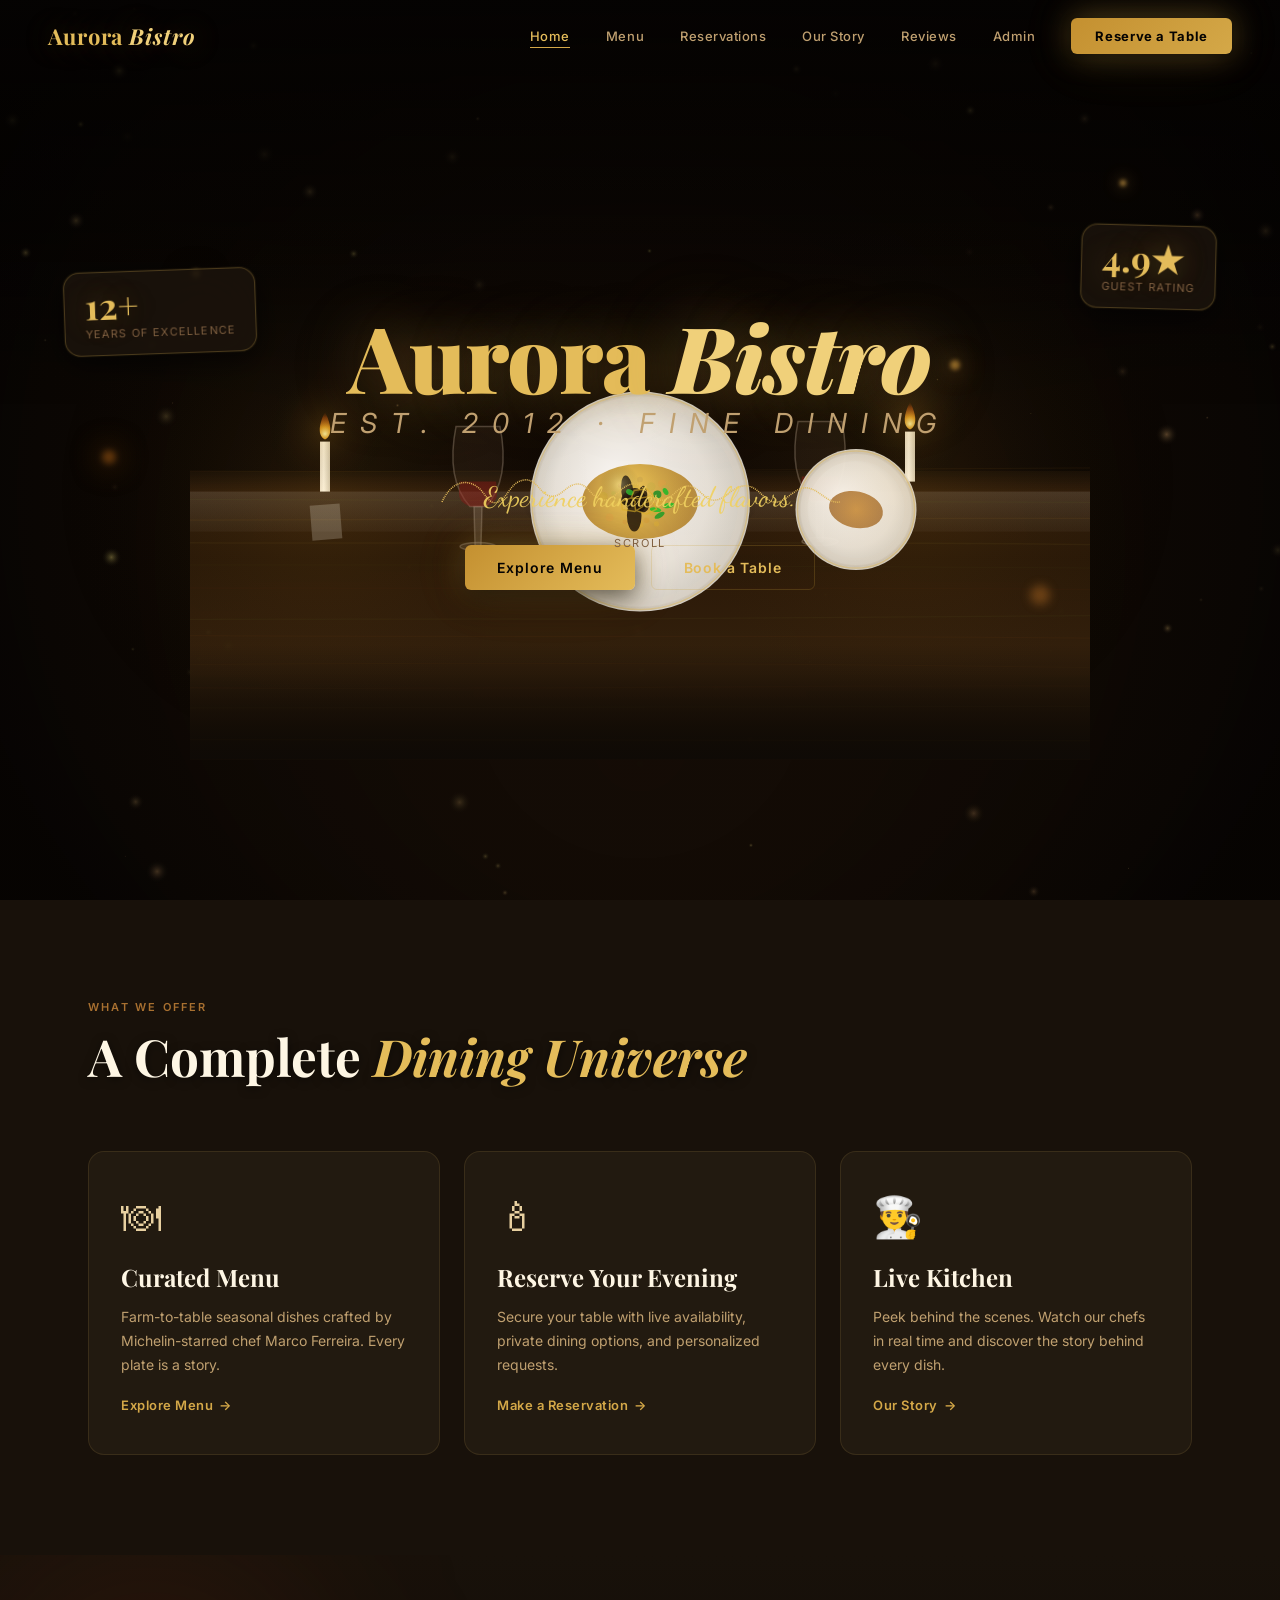
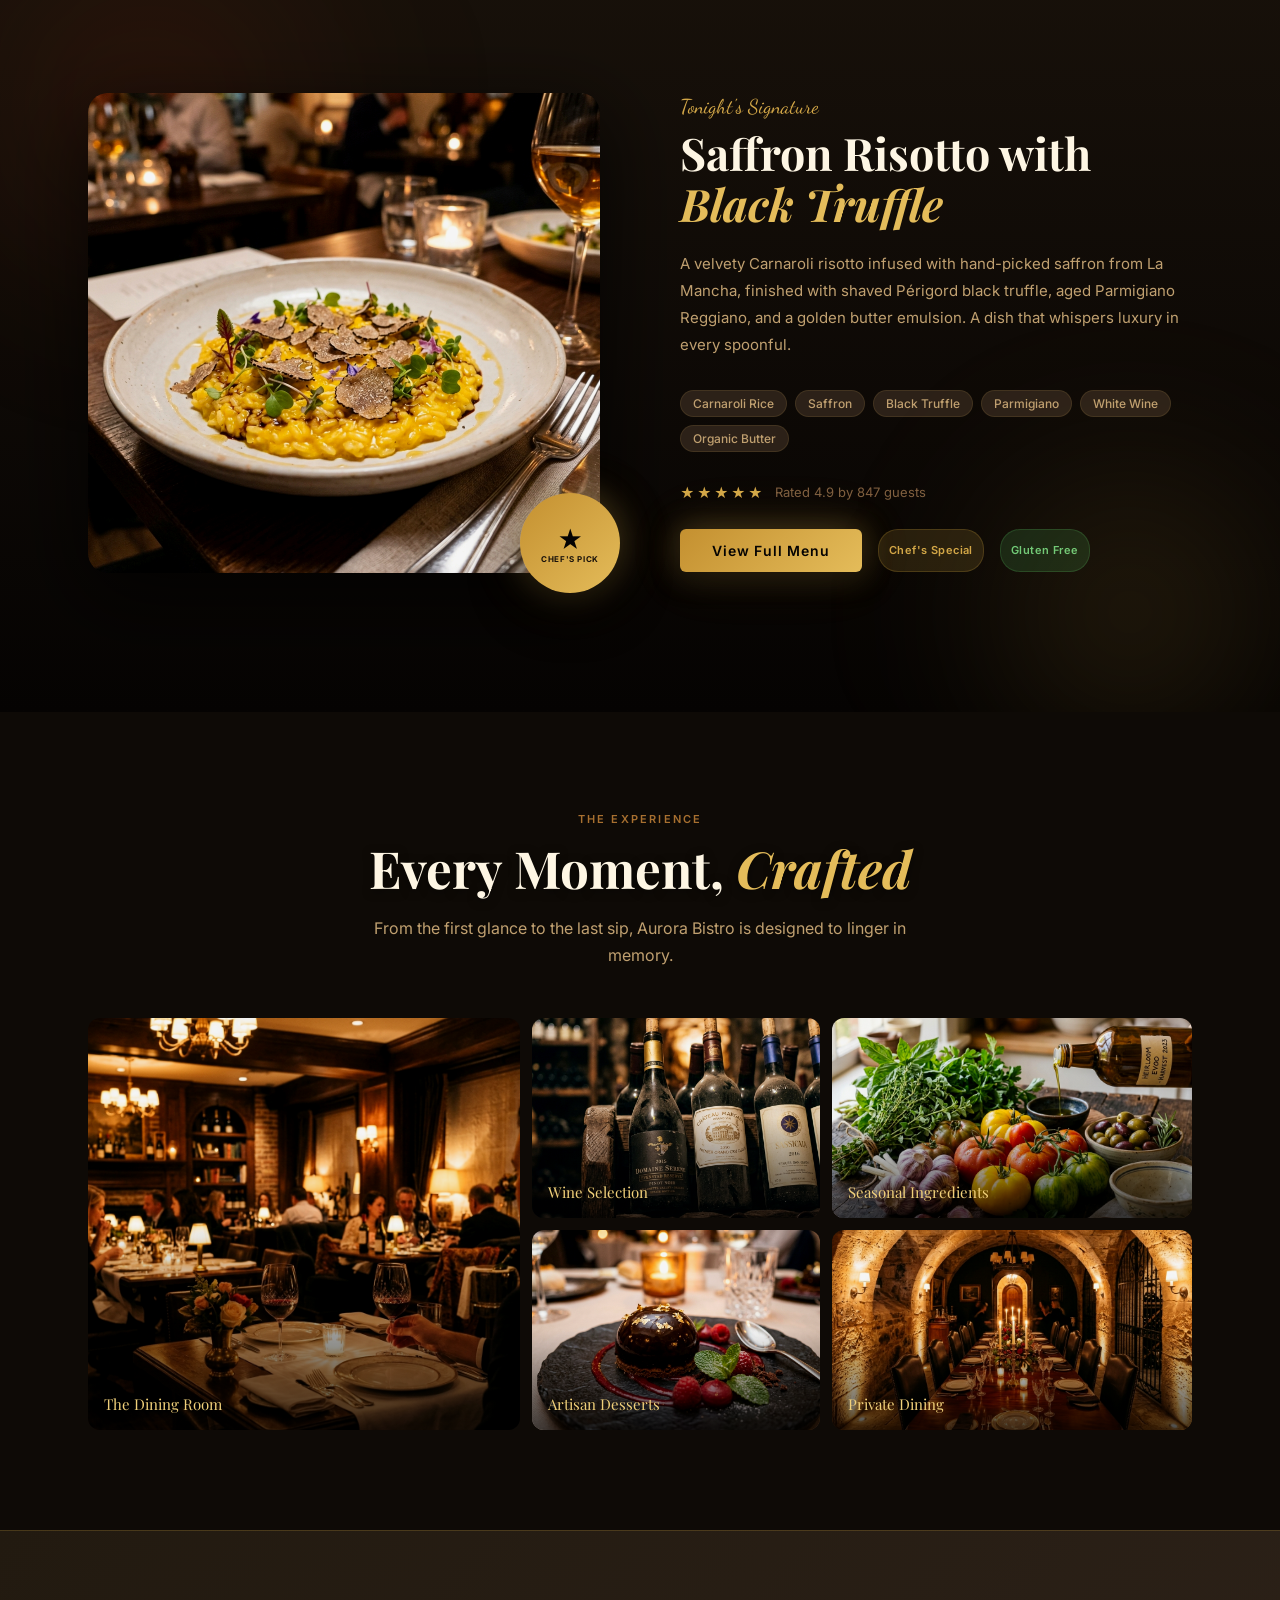
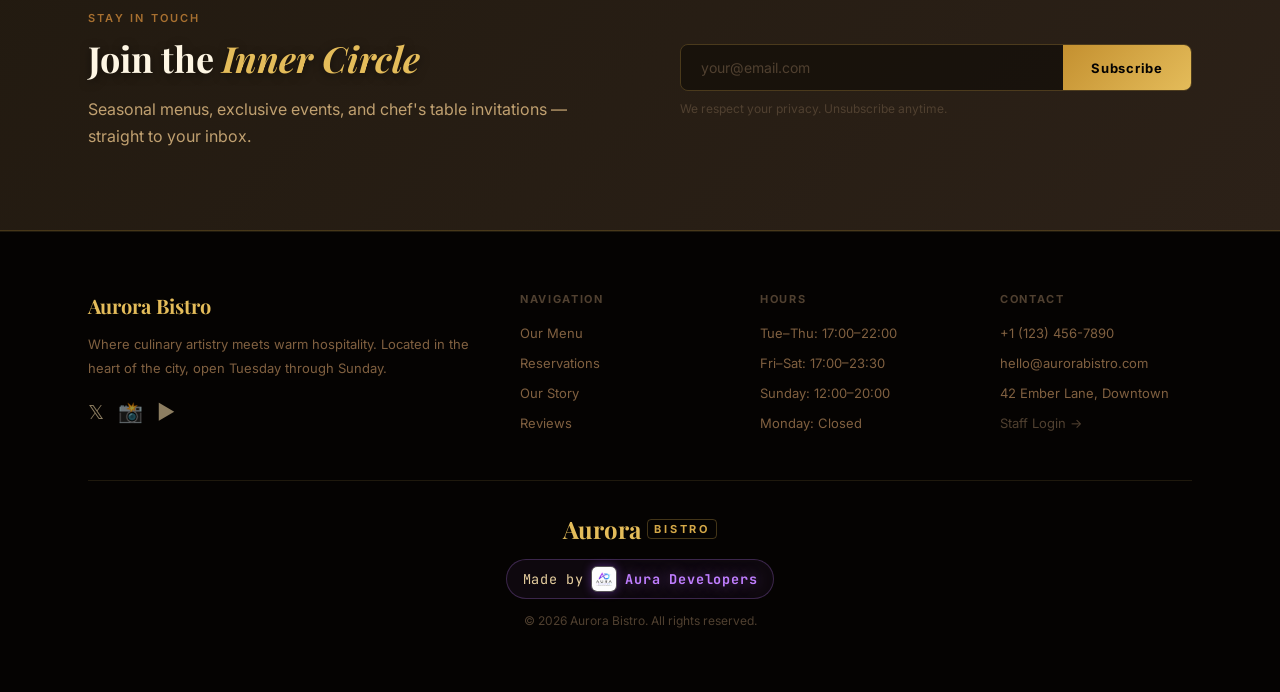
==== index.html @ dae4acaf "Update footer with compact inline tagline badge and clear logo right next to Aura Developers" ====
<!DOCTYPE html>
<html lang="en">
<head>
<meta charset="UTF-8"/>
<meta name="viewport" content="width=device-width,initial-scale=1.0"/>
<title>Aurora Bistro — Experience Handcrafted Flavors</title>
<meta name="description" content="Aurora Bistro — A modern upscale dining experience with handcrafted flavors and a warm, cinematic atmosphere."/>
<link rel="stylesheet" href="css/aurora.css"/>
<style>
/* ── HERO ─────────────────────────────────────────────── */
#hero{
  position:relative;width:100%;height:100vh;
  display:flex;align-items:center;justify-content:center;
  overflow:hidden;
}
#bokeh-canvas{position:absolute;inset:0;width:100%;height:100%;z-index:0;}
.hero-scene{position:absolute;inset:0;z-index:1;}

/* Table Scene Layers */
.scene-layer{position:absolute;will-change:transform;transition:transform 0.08s ease-out;}
#scene-bg{
  inset:0;
  background:radial-gradient(ellipse 120% 80% at 50% 110%,#1a0e06 0%,#0a0604 60%,#05030200 100%);
}
#scene-glow{
  bottom:0;left:0;right:0;height:55%;
  background:radial-gradient(ellipse 70% 60% at 50% 100%, rgba(180,100,20,0.18) 0%, transparent 70%);
}

/* Table canvas */
#table-canvas{position:absolute;inset:0;width:100%;height:100%;z-index:2;}

/* Steam */
.steam-wrap{position:absolute;bottom:28%;left:50%;transform:translateX(-50%);z-index:3;width:120px;height:120px;}
.steam-strand{
  position:absolute;bottom:0;width:12px;border-radius:50%;
  filter:blur(4px);opacity:0;
  animation:steam 3s ease-in-out infinite;
  background:radial-gradient(ellipse,rgba(255,240,200,0.7),transparent);
}
.steam-strand:nth-child(1){left:20px;animation-delay:0s;width:10px;}
.steam-strand:nth-child(2){left:50%;transform:translateX(-50%);animation-delay:0.7s;width:14px;}
.steam-strand:nth-child(3){right:20px;animation-delay:1.4s;width:10px;}

/* Bokeh lights floating */
.bokeh-float{
  position:absolute;border-radius:50%;pointer-events:none;z-index:2;
  filter:blur(2px);animation:float var(--dur,5s) ease-in-out infinite;animation-delay:var(--del,0s);
}

/* Hero content */
.hero-content{
  position:relative;z-index:10;text-align:center;
  display:flex;flex-direction:column;align-items:center;gap:24px;
  padding:0 24px;
}
.hero-tagline-wrap{
  position:relative;height:60px;display:flex;align-items:center;justify-content:center;
}
.hero-tagline-svg{width:420px;max-width:90vw;overflow:visible;}
.hero-tagline-path{
  fill:none;stroke:var(--gold-300);stroke-width:1.5;
  stroke-dasharray:1;stroke-dashoffset:1;
  animation:drawPath 2.5s var(--ease-cinema) 1.2s forwards;
}

/* Logo animation */
.hero-logo{
  font-family:var(--font-serif);font-size:clamp(52px,8vw,92px);font-weight:900;
  color:var(--gold-300);letter-spacing:-0.01em;
  opacity:0;animation:fadeUp 1s var(--ease) 0.2s forwards;
  text-shadow:0 0 60px rgba(212,168,72,0.4),0 0 120px rgba(212,168,72,0.15);
  line-height:1;
}
.hero-logo span{font-style:italic;color:var(--gold-200);}
.hero-logo .sub{
  display:block;font-size:0.3em;letter-spacing:0.5em;font-weight:400;
  color:var(--text-mid);font-family:var(--font-sans);text-transform:uppercase;
  margin-top:8px;text-shadow:none;
}

/* Tagline text */
.hero-tag{
  font-family:var(--font-script);font-size:clamp(22px,3vw,34px);
  color:var(--gold-200);opacity:0;
  animation:fadeIn 1s var(--ease) 2.8s forwards;
  letter-spacing:0.02em;
}

/* Buttons */
.hero-btns{display:flex;gap:16px;flex-wrap:wrap;justify-content:center;
  opacity:0;animation:fadeUp 0.8s var(--ease) 3.3s forwards;}
.hero-scroll{
  position:absolute;bottom:32px;left:50%;transform:translateX(-50%);
  z-index:10;display:flex;flex-direction:column;align-items:center;gap:8px;
  color:var(--text-dim);font-size:11px;letter-spacing:0.15em;text-transform:uppercase;
  animation:fadeIn 1s 4s forwards;opacity:0;
}
.scroll-line{
  width:1px;height:48px;background:linear-gradient(to bottom,transparent,var(--gold-600));
  animation:growH 1.5s var(--ease) 4.2s forwards;height:0;
}

/* ── FLOATING STATS ──────────────────────────────────── */
.hero-stat{
  position:absolute;z-index:8;padding:14px 20px;
  animation:fadeIn 1s ease forwards;opacity:0;
}
#stat1{top:30%;left:5%;animation-delay:3.5s;transform:rotate(-2deg);}
#stat2{top:25%;right:5%;animation-delay:3.7s;transform:rotate(1.5deg);}
.stat-num{
  font-family:var(--font-serif);font-size:36px;font-weight:700;color:var(--gold-300);
  line-height:1;text-shadow:var(--glow-gold);
}
.stat-lbl{font-size:11px;color:var(--text-dim);letter-spacing:0.1em;text-transform:uppercase;margin-top:4px;}

/* ── SECTIONS ────────────────────────────────────────── */
#features{padding:100px 0;background:var(--bg-dark);}
.features-grid{display:grid;grid-template-columns:repeat(3,1fr);gap:24px;margin-top:64px;}
.feature-card{
  padding:40px 32px;border-radius:16px;cursor:pointer;
  background:var(--bg-card);border:1px solid var(--border-warm);
  transition:all 0.4s var(--ease);position:relative;overflow:hidden;
}
.feature-card::before{
  content:'';position:absolute;inset:0;opacity:0;
  background:linear-gradient(135deg,rgba(212,168,72,0.08),transparent 60%);
  transition:opacity 0.4s;
}
.feature-card:hover{transform:translateY(-8px);border-color:var(--border-gold);box-shadow:var(--shadow-xl),var(--glow-soft);}
.feature-card:hover::before{opacity:1;}
.feature-icon{font-size:40px;margin-bottom:20px;display:block;}
.feature-title{font-family:var(--font-serif);font-size:24px;font-weight:700;color:var(--text-bright);margin-bottom:12px;}
.feature-desc{font-size:14px;color:var(--text-mid);line-height:1.7;}
.feature-link{
  display:inline-flex;align-items:center;gap:6px;margin-top:20px;
  font-size:13px;font-weight:600;color:var(--gold-400);letter-spacing:0.04em;
  transition:gap 0.2s;
}
.feature-link:hover{gap:10px;}

/* ── SIGNATURE DISH ──────────────────────────────────── */
#signature{
  padding:120px 0;
  background:linear-gradient(180deg,var(--bg-dark) 0%,var(--bg-void) 100%);
  position:relative;overflow:hidden;
}
.sig-inner{display:grid;grid-template-columns:1fr 1fr;gap:80px;align-items:center;}
.sig-visual{position:relative;height:480px;}
#dish-canvas{width:100%;height:100%;border-radius:20px;box-shadow:var(--shadow-xl);}
.sig-badge{
  position:absolute;bottom:-20px;right:-20px;
  width:100px;height:100px;border-radius:50%;
  background:linear-gradient(135deg,var(--gold-500),var(--gold-300));
  display:flex;flex-direction:column;align-items:center;justify-content:center;
  box-shadow:var(--shadow-lg),var(--glow-gold);
  animation:float 4s ease-in-out infinite;
}
.sig-badge-num{font-family:var(--font-serif);font-size:24px;font-weight:900;color:var(--bg-void);}
.sig-badge-lbl{font-size:8px;font-weight:700;color:var(--bg-dark);letter-spacing:0.08em;text-transform:uppercase;}
.sig-text{padding:20px 0;}
.sig-subtitle{font-family:var(--font-script);font-size:20px;color:var(--gold-400);margin-bottom:8px;}
.sig-title{font-family:var(--font-serif);font-size:clamp(32px,3.5vw,48px);font-weight:700;color:var(--text-bright);margin-bottom:20px;line-height:1.15;}
.sig-title em{font-style:italic;color:var(--gold-300);}
.sig-desc{font-size:15px;color:var(--text-mid);line-height:1.8;margin-bottom:32px;}
.sig-ingredients{display:flex;flex-wrap:wrap;gap:8px;margin-bottom:32px;}
.ingredient{
  padding:5px 12px;border-radius:20px;font-size:12px;font-weight:500;
  background:var(--bg-surface);border:1px solid var(--border-warm);color:var(--text-mid);
}

/* ── ATMOSPHERE ──────────────────────────────────────── */
#atmosphere{
  padding:100px 0;background:var(--bg-deep);
}
.atmo-grid{display:grid;grid-template-columns:1.2fr 0.8fr 1fr;grid-template-rows:200px 200px;gap:12px;margin-top:64px;}
.atmo-cell{border-radius:12px;overflow:hidden;position:relative;cursor:pointer;}
.atmo-cell.tall{grid-row:span 2;}
.atmo-cell canvas{width:100%;height:100%;display:block;transition:transform 0.5s var(--ease);}
.atmo-cell:hover canvas{transform:scale(1.04);}
.atmo-overlay{
  position:absolute;inset:0;background:linear-gradient(to top,rgba(0,0,0,0.7) 0%,transparent 50%);
  display:flex;align-items:flex-end;padding:16px;
}
.atmo-label{font-family:var(--font-serif);font-size:15px;color:var(--gold-200);}

/* ── NEWSLETTER ──────────────────────────────────────── */
#newsletter{
  padding:80px 0;
  background:linear-gradient(135deg,var(--bg-card),var(--bg-surface));
  border-top:1px solid var(--border-gold);border-bottom:1px solid var(--border-gold);
}
.nl-inner{display:grid;grid-template-columns:1fr 1fr;gap:80px;align-items:center;}
.nl-form{display:flex;gap:0;border-radius:8px;overflow:hidden;border:1px solid var(--border-gold);}
.nl-input{
  flex:1;padding:14px 20px;background:rgba(14,10,6,0.6);border:none;outline:none;
  font-size:14px;color:var(--text-warm);font-family:var(--font-sans);
}
.nl-input::placeholder{color:var(--text-muted);}
.nl-btn{
  padding:14px 28px;background:linear-gradient(135deg,var(--gold-500),var(--gold-300));
  color:var(--bg-void);font-size:13px;font-weight:700;letter-spacing:0.06em;white-space:nowrap;
  transition:filter 0.2s;
}
.nl-btn:hover{filter:brightness(1.1);}

/* ── FOOTER ──────────────────────────────────────────── */
#footer{
  padding:60px 0 32px;
  background:var(--bg-void);border-top:1px solid var(--border-warm);
}
.footer-grid{display:grid;grid-template-columns:2fr 1fr 1fr 1fr;gap:48px;margin-bottom:48px;}
.footer-brand{font-family:var(--font-serif);font-size:20px;font-weight:700;color:var(--gold-300);margin-bottom:14px;}
.footer-desc{font-size:13px;color:var(--text-dim);line-height:1.8;}
.footer-heading{font-size:11px;font-weight:700;letter-spacing:0.15em;text-transform:uppercase;color:var(--text-muted);margin-bottom:16px;}
.footer-links{list-style:none;display:flex;flex-direction:column;gap:10px;}
.footer-links a{font-size:13px;color:var(--text-dim);transition:color 0.2s;}
.footer-links a:hover{color:var(--gold-400);}
.footer-bottom{
  border-top:1px solid var(--border-warm);padding-top:24px;
  display:flex;justify-content:space-between;align-items:center;
  font-size:12px;color:var(--text-muted);
}

@media(max-width:900px){
  .features-grid,.sig-inner,.nl-inner,.footer-grid{grid-template-columns:1fr;}
  .sig-visual{height:320px;}
  .atmo-grid{grid-template-columns:1fr 1fr;grid-template-rows:auto;}
  .atmo-cell.tall{grid-row:span 1;}
  #stat1,#stat2{display:none;}
}
</style>
</head>
<body>

<!-- NAVIGATION -->
<nav id="aurora-nav">
  <a href="index.html" class="nav-logo">Aurora <span>Bistro</span></a>
  <div class="nav-links">
    <a href="index.html"        class="nav-link">Home</a>
    <a href="menu.html"         class="nav-link">Menu</a>
    <a href="reservations.html" class="nav-link">Reservations</a>
    <a href="kitchen.html"      class="nav-link">Our Story</a>
    <a href="reviews.html"      class="nav-link">Reviews</a>
    <a href="admin.html"        class="nav-link">Admin</a>
  </div>
  <a href="reservations.html" class="nav-cta btn-liquid">Reserve a Table</a>
  <div class="nav-hamburger" id="hamburger"><span></span><span></span><span></span></div>
</nav>

<!-- HERO -->
<section id="hero">
  <canvas id="bokeh-canvas"></canvas>
  <canvas id="table-canvas"></canvas>

  <!-- Steam -->
  <div class="steam-wrap" id="steam-wrap">
    <div class="steam-strand"></div>
    <div class="steam-strand"></div>
    <div class="steam-strand"></div>
  </div>

  <!-- Floating bokeh orbs -->
  <div class="bokeh-float glass" style="--dur:6s;--del:0s;width:8px;height:8px;top:30%;left:15%;background:rgba(212,168,72,0.6);box-shadow:0 0 20px rgba(212,168,72,0.8);"></div>
  <div class="bokeh-float" style="--dur:8s;--del:1s;width:14px;height:14px;top:50%;left:8%;background:rgba(180,100,20,0.5);border-radius:50%;filter:blur(3px);box-shadow:0 0 30px rgba(180,100,20,0.7);"></div>
  <div class="bokeh-float" style="--dur:7s;--del:2s;width:6px;height:6px;top:20%;right:12%;background:rgba(240,180,80,0.7);border-radius:50%;box-shadow:0 0 16px rgba(240,180,80,0.8);"></div>
  <div class="bokeh-float" style="--dur:9s;--del:0.5s;width:20px;height:20px;top:65%;right:18%;background:rgba(200,120,40,0.4);border-radius:50%;filter:blur(5px);"></div>
  <div class="bokeh-float" style="--dur:5s;--del:1.8s;width:10px;height:10px;top:40%;right:25%;background:rgba(220,160,60,0.6);border-radius:50%;box-shadow:0 0 24px rgba(220,160,60,0.7);"></div>

  <!-- Floating stats -->
  <div class="hero-stat glass" id="stat1">
    <div class="stat-num">12+</div>
    <div class="stat-lbl">Years of Excellence</div>
  </div>
  <div class="hero-stat glass" id="stat2">
    <div class="stat-num">4.9★</div>
    <div class="stat-lbl">Guest Rating</div>
  </div>

  <!-- Content -->
  <div class="hero-content">
    <div class="hero-logo">Aurora <span>Bistro</span><span class="sub">Est. 2012 · Fine Dining</span></div>

    <!-- Handwriting SVG tagline -->
    <div class="hero-tagline-wrap">
      <svg class="hero-tagline-svg" viewBox="0 0 420 54" fill="none" xmlns="http://www.w3.org/2000/svg">
        <path class="hero-tagline-path" d="M12,38 C20,20 34,14 46,22 C56,28 58,42 68,38 C78,34 80,18 94,16 C106,14 110,30 120,32 C132,34 136,20 148,20 C158,20 162,34 172,36 C184,38 190,22 202,20 C214,18 218,34 230,36 C242,38 246,22 258,22 C270,22 274,38 286,36 C298,34 304,20 318,22 C330,24 336,40 348,38 C358,36 366,22 378,24 C390,26 398,40 410,38"/>
        <text x="50%" y="42" text-anchor="middle" font-family="Dancing Script, cursive" font-size="28" fill="rgba(240,208,96,0.92)" opacity="0" style="animation:fadeIn 0.6s ease 3.6s forwards">Experience handcrafted flavors.</text>
      </svg>
    </div>

    <div class="hero-btns">
      <a href="menu.html" class="btn btn-primary btn-liquid">Explore Menu</a>
      <a href="reservations.html" class="btn btn-ghost btn-liquid">Book a Table</a>
    </div>

    <div class="hero-scroll">
      <span>Scroll</span>
      <div class="scroll-line"></div>
    </div>
  </div>
</section>

<!-- FEATURE CARDS -->
<section id="features">
  <div class="container">
    <div class="reveal">
      <div class="section-label">What We Offer</div>
      <h2 class="section-title">A Complete <em>Dining Universe</em></h2>
    </div>
    <div class="features-grid">
      <a href="menu.html" class="feature-card reveal" data-delay="100">
        <span class="feature-icon">🍽</span>
        <div class="feature-title">Curated Menu</div>
        <p class="feature-desc">Farm-to-table seasonal dishes crafted by Michelin-starred chef Marco Ferreira. Every plate is a story.</p>
        <div class="feature-link">Explore Menu <span>→</span></div>
      </a>
      <a href="reservations.html" class="feature-card reveal" data-delay="200">
        <span class="feature-icon">🕯</span>
        <div class="feature-title">Reserve Your Evening</div>
        <p class="feature-desc">Secure your table with live availability, private dining options, and personalized requests.</p>
        <div class="feature-link">Make a Reservation <span>→</span></div>
      </a>
      <a href="kitchen.html" class="feature-card reveal" data-delay="300">
        <span class="feature-icon">👨‍🍳</span>
        <div class="feature-title">Live Kitchen</div>
        <p class="feature-desc">Peek behind the scenes. Watch our chefs in real time and discover the story behind every dish.</p>
        <div class="feature-link">Our Story <span>→</span></div>
      </a>
    </div>
  </div>
</section>

<!-- SIGNATURE DISH -->
<section id="signature">
  <div class="orb orb-ember" style="width:500px;height:500px;top:-100px;left:-100px;"></div>
  <div class="orb orb-gold" style="width:400px;height:400px;bottom:-100px;right:-50px;"></div>
  <div class="container">
    <div class="sig-inner">
      <div class="sig-visual reveal from-left">
        <img src="images/saffron_risotto.png" alt="Saffron Risotto" id="dish-img-static" style="width:100%; height:100%; object-fit:cover; border-radius:20px; box-shadow:var(--shadow-xl);"/>
        <div class="sig-badge">
          <div class="sig-badge-num">★</div>
          <div class="sig-badge-lbl">Chef's Pick</div>
        </div>
      </div>
      <div class="sig-text reveal from-right">
        <div class="sig-subtitle">Tonight's Signature</div>
        <h2 class="sig-title">Saffron Risotto with <em>Black Truffle</em></h2>
        <p class="sig-desc">A velvety Carnaroli risotto infused with hand-picked saffron from La Mancha, finished with shaved Périgord black truffle, aged Parmigiano Reggiano, and a golden butter emulsion. A dish that whispers luxury in every spoonful.</p>
        <div class="sig-ingredients">
          <span class="ingredient">Carnaroli Rice</span>
          <span class="ingredient">Saffron</span>
          <span class="ingredient">Black Truffle</span>
          <span class="ingredient">Parmigiano</span>
          <span class="ingredient">White Wine</span>
          <span class="ingredient">Organic Butter</span>
        </div>
        <div style="display:flex;align-items:center;gap:12px;margin-bottom:28px;">
          <div class="stars" id="sig-stars"></div>
          <span style="font-size:13px;color:var(--text-dim)">Rated 4.9 by 847 guests</span>
        </div>
        <div style="display:flex;gap:16px;flex-wrap:wrap;">
          <a href="menu.html" class="btn btn-primary btn-liquid">View Full Menu</a>
          <span class="tag tag-chef">Chef's Special</span>
          <span class="tag tag-vegan">Gluten Free</span>
        </div>
      </div>
    </div>
  </div>
</section>

<!-- ATMOSPHERE GALLERY -->
<section id="atmosphere">
  <div class="container">
    <div class="reveal" style="text-align:center;">
      <div class="section-label">The Experience</div>
      <h2 class="section-title">Every Moment, <em>Crafted</em></h2>
      <p class="section-sub" style="margin:0 auto;text-align:center;">From the first glance to the last sip, Aurora Bistro is designed to linger in memory.</p>
    </div>
    <div class="atmo-grid reveal" style="margin-top:48px" data-delay="200">
      <div class="atmo-cell tall"><img src="images/dining_room.png" alt="The Dining Room" style="width:100%; height:100%; object-fit:cover;"/><div class="atmo-overlay"><div class="atmo-label">The Dining Room</div></div></div>
      <div class="atmo-cell"><img src="images/wine_bottles.png" alt="Wine Selection" style="width:100%; height:100%; object-fit:cover;"/><div class="atmo-overlay"><div class="atmo-label">Wine Selection</div></div></div>
      <div class="atmo-cell"><img src="images/seasonal_ingredients.png" alt="Seasonal Ingredients" style="width:100%; height:100%; object-fit:cover;"/><div class="atmo-overlay"><div class="atmo-label">Seasonal Ingredients</div></div></div>
      <div class="atmo-cell"><img src="images/artisan_dessert.png" alt="Artisan Desserts" style="width:100%; height:100%; object-fit:cover;"/><div class="atmo-overlay"><div class="atmo-label">Artisan Desserts</div></div></div>
      <div class="atmo-cell"><img src="images/private_vault.png" alt="Private Dining" style="width:100%; height:100%; object-fit:cover;"/><div class="atmo-overlay"><div class="atmo-label">Private Dining</div></div></div>
    </div>
  </div>
</section>

<!-- NEWSLETTER -->
<section id="newsletter">
  <div class="container">
    <div class="nl-inner">
      <div class="reveal">
        <div class="section-label">Stay in Touch</div>
        <h2 class="section-title" style="font-size:36px;">Join the <em>Inner Circle</em></h2>
        <p class="section-sub">Seasonal menus, exclusive events, and chef's table invitations — straight to your inbox.</p>
      </div>
      <div class="reveal from-right" data-delay="100">
        <div class="nl-form">
          <input class="nl-input" type="email" placeholder="your@email.com" id="nl-email"/>
          <button class="nl-btn btn-liquid" onclick="nlSubmit()">Subscribe</button>
        </div>
        <p style="font-size:12px;color:var(--text-muted);margin-top:10px;">We respect your privacy. Unsubscribe anytime.</p>
      </div>
    </div>
  </div>
</section>

<!-- FOOTER -->
<footer id="footer">
  <div class="container">
    <div class="footer-grid">
      <div>
        <div class="footer-brand">Aurora Bistro</div>
        <p class="footer-desc">Where culinary artistry meets warm hospitality. Located in the heart of the city, open Tuesday through Sunday.</p>
        <div style="margin-top:20px;display:flex;gap:14px;">
          <span style="font-size:20px;cursor:pointer;opacity:0.6;transition:opacity 0.2s" onmouseover="this.style.opacity=1" onmouseout="this.style.opacity=0.6">𝕏</span>
          <span style="font-size:20px;cursor:pointer;opacity:0.6;transition:opacity 0.2s" onmouseover="this.style.opacity=1" onmouseout="this.style.opacity=0.6">📸</span>
          <span style="font-size:20px;cursor:pointer;opacity:0.6;transition:opacity 0.2s" onmouseover="this.style.opacity=1" onmouseout="this.style.opacity=0.6">▶</span>
        </div>
      </div>
      <div>
        <div class="footer-heading">Navigation</div>
        <ul class="footer-links">
          <li><a href="menu.html">Our Menu</a></li>
          <li><a href="reservations.html">Reservations</a></li>
          <li><a href="kitchen.html">Our Story</a></li>
          <li><a href="reviews.html">Reviews</a></li>
        </ul>
      </div>
      <div>
        <div class="footer-heading">Hours</div>
        <ul class="footer-links">
          <li><a href="#">Tue–Thu: 17:00–22:00</a></li>
          <li><a href="#">Fri–Sat: 17:00–23:30</a></li>
          <li><a href="#">Sunday: 12:00–20:00</a></li>
          <li><a href="#">Monday: Closed</a></li>
        </ul>
      </div>
      <div>
        <div class="footer-heading">Contact</div>
        <ul class="footer-links">
          <li><a href="tel:+11234567890">+1 (123) 456-7890</a></li>
          <li><a href="mailto:hello@aurorabistro.com">hello@aurorabistro.com</a></li>
          <li><a href="#">42 Ember Lane, Downtown</a></li>
          <li><a href="admin.html" style="color:var(--text-muted)">Staff Login →</a></li>
        </ul>
      </div>
    </div>
    <div class="footer-bottom" style="flex-direction:column; gap:14px; align-items:center; text-align:center; padding:32px 0;">
      <a href="index.html" class="logo-brand" style="font-family:var(--font-serif); font-size:24px; font-weight:700; color:var(--gold-300); text-decoration:none; display:inline-flex; align-items:center; gap:6px;">Aurora <span style="font-family:var(--font-sans); font-size:11px; font-weight:700; letter-spacing:0.25em; text-transform:uppercase; color:var(--gold-400); padding:2px 6px; border:1px solid rgba(212,168,76,0.3); border-radius:4px;">Bistro</span></a>
      <div class="aura-tagline">
        <span>Made by</span>
        <img src="images/aura_logo.jpg" alt="AD Logo" class="tagline-logo"/>
        <strong>Aura Developers</strong>
      </div>
      <div class="copyright-line">© 2026 Aurora Bistro. All rights reserved.</div>
    </div>
  </div>
</footer>

<script src="js/aurora.js"></script>
<script>
// ═════════════════════════════════════════════════════════
//  Aurora Bistro — Home Page Script
// ═════════════════════════════════════════════════════════
const TAU = Math.PI*2;
const rnd = (a,b)=>a+Math.random()*(b-a);
const pick = arr=>arr[Math.floor(Math.random()*arr.length)];

// ── BOKEH PARTICLE SYSTEM ────────────────────────────────
(function(){
  const canvas = document.getElementById('bokeh-canvas');
  const ctx = canvas.getContext('2d');
  let W,H,particles=[];

  function resize(){
    W = canvas.width  = window.innerWidth;
    H = canvas.height = window.innerHeight;
  }

  function Particle(){
    this.x = rnd(0,W);
    this.y = rnd(0,H);
    this.r = rnd(1,12);
    this.alpha = rnd(0.05,0.35);
    this.speed = rnd(0.08,0.35);
    this.drift = rnd(-0.3,0.3);
    this.hue = rnd(28,52); // golden
    this.phase = rnd(0,TAU);
  }
  Particle.prototype.update = function(t){
    this.y -= this.speed;
    this.x += Math.sin(t*0.5+this.phase)*0.3 + this.drift*0.1;
    if(this.y < -this.r*2){
      this.y = H + this.r;
      this.x = rnd(0,W);
    }
  };
  Particle.prototype.draw = function(ctx){
    const g = ctx.createRadialGradient(this.x,this.y,0,this.x,this.y,this.r);
    g.addColorStop(0,`hsla(${this.hue},80%,70%,${this.alpha})`);
    g.addColorStop(1,'transparent');
    ctx.fillStyle = g;
    ctx.beginPath();
    ctx.arc(this.x,this.y,this.r,0,TAU);
    ctx.fill();
  };

  function init(){
    resize();
    particles = Array.from({length:80},()=>new Particle());
  }

  let t=0;
  function loop(){
    ctx.clearRect(0,0,W,H);

    // Ambient gradient overlay
    const bg = ctx.createRadialGradient(W/2,H*0.85,0,W/2,H*0.5,H*0.8);
    bg.addColorStop(0,'rgba(30,16,6,0.4)');
    bg.addColorStop(1,'rgba(5,3,2,0.85)');
    ctx.fillStyle = bg;
    ctx.fillRect(0,0,W,H);

    t += 0.008;
    particles.forEach(p=>{ p.update(t); p.draw(ctx); });
    requestAnimationFrame(loop);
  }

  window.addEventListener('resize', ()=>{ resize(); particles.forEach(p=>{p.x=rnd(0,W);p.y=rnd(0,H);}); });
  init(); loop();
})();

// ── TABLE SCENE CANVAS ──────────────────────────────────
(function(){
  const canvas = document.getElementById('table-canvas');
  const ctx = canvas.getContext('2d');
  let W,H,t=0,animating=true;

  function resize(){
    W = canvas.width  = window.innerWidth;
    H = canvas.height = window.innerHeight;
  }

  function drawWoodGrain(ctx,x,y,w,h){
    ctx.save();
    ctx.beginPath(); ctx.rect(x,y,w,h);
    const g = ctx.createLinearGradient(x,y,x,y+h);
    g.addColorStop(0,'rgba(52,32,12,0.9)');
    g.addColorStop(0.3,'rgba(44,26,8,0.95)');
    g.addColorStop(0.7,'rgba(56,36,14,0.9)');
    g.addColorStop(1,'rgba(36,20,6,0.95)');
    ctx.fillStyle = g; ctx.fill();
    // grain lines
    for(let i=0;i<12;i++){
      const ly = y + (h/12)*i + rnd(-4,4);
      ctx.beginPath();
      ctx.moveTo(x, ly);
      ctx.bezierCurveTo(x+w*0.3,ly+rnd(-3,3),x+w*0.7,ly+rnd(-3,3),x+w,ly+rnd(-4,4));
      ctx.strokeStyle = `rgba(${rnd(60,90)},${rnd(36,60)},${rnd(10,22)},0.25)`;
      ctx.lineWidth = rnd(0.5,1.5);
      ctx.stroke();
    }
    ctx.restore();
  }

  function drawPlate(ctx,cx,cy,R){
    // Shadow
    const sg = ctx.createRadialGradient(cx,cy+8,0,cx,cy+8,R*1.1);
    sg.addColorStop(0,'rgba(0,0,0,0.6)');
    sg.addColorStop(1,'transparent');
    ctx.fillStyle = sg;
    ctx.beginPath(); ctx.ellipse(cx,cy+8,R*1.05,R*0.25,0,0,TAU); ctx.fill();

    // Plate base
    const pg = ctx.createRadialGradient(cx-R*0.25,cy-R*0.25,0,cx,cy,R);
    pg.addColorStop(0,'rgba(252,248,244,0.98)');
    pg.addColorStop(0.7,'rgba(240,234,225,0.96)');
    pg.addColorStop(1,'rgba(220,215,205,0.94)');
    ctx.fillStyle = pg;
    ctx.beginPath(); ctx.arc(cx,cy,R,0,TAU); ctx.fill();

    // Plate rim
    ctx.strokeStyle = 'rgba(200,190,175,0.6)';
    ctx.lineWidth = 2;
    ctx.beginPath(); ctx.arc(cx,cy,R-4,0,TAU); ctx.stroke();
    ctx.strokeStyle = 'rgba(220,212,200,0.3)';
    ctx.lineWidth = 8;
    ctx.beginPath(); ctx.arc(cx,cy,R-8,0,TAU); ctx.stroke();

    // Gold rim detail
    ctx.strokeStyle = 'rgba(212,168,60,0.4)';
    ctx.lineWidth = 1.5;
    ctx.beginPath(); ctx.arc(cx,cy,R-2,0,TAU); ctx.stroke();
  }

  function drawRisotto(ctx,cx,cy,r,t){
    // Risotto mound
    const rg = ctx.createRadialGradient(cx-r*0.2,cy-r*0.2,0,cx,cy,r);
    rg.addColorStop(0,'rgba(240,200,80,0.95)');
    rg.addColorStop(0.4,'rgba(210,165,60,0.92)');
    rg.addColorStop(0.8,'rgba(180,130,40,0.88)');
    rg.addColorStop(1,'rgba(150,100,20,0.6)');
    ctx.fillStyle = rg;
    ctx.beginPath();
    ctx.ellipse(cx,cy,r*0.85,r*0.55,0,0,TAU);
    ctx.fill();
    // Texture
    for(let i=0;i<28;i++){
      const a = (i/28)*TAU, rd = rnd(r*0.1,r*0.7);
      const px = cx+Math.cos(a)*rd*0.85, py = cy+Math.sin(a)*rd*0.55;
      ctx.fillStyle = `rgba(${rnd(180,250)},${rnd(140,200)},${rnd(40,80)},0.3)`;
      ctx.beginPath(); ctx.arc(px,py,rnd(2,5),0,TAU); ctx.fill();
    }
    // Truffle shavings
    for(let i=0;i<5;i++){
      const a = rnd(0,TAU), rd = rnd(0,r*0.5);
      const tx = cx+Math.cos(a)*rd*0.8, ty = cy+Math.sin(a)*rd*0.5;
      ctx.fillStyle = 'rgba(30,20,10,0.85)';
      ctx.beginPath();
      ctx.ellipse(tx,ty,rnd(8,18),rnd(4,8),rnd(0,TAU),0,TAU);
      ctx.fill();
    }
    // Herb garnish
    for(let i=0;i<6;i++){
      const a = rnd(0,TAU), rd = rnd(r*0.3,r*0.7);
      const gx = cx+Math.cos(a)*rd*0.8, gy = cy+Math.sin(a)*rd*0.5;
      ctx.fillStyle = `rgba(40,${rnd(140,200)},40,0.9)`;
      ctx.beginPath();
      ctx.ellipse(gx,gy,rnd(3,7),rnd(2,4),rnd(0,TAU),0,TAU);
      ctx.fill();
    }
    // Gold reduction drizzle
    ctx.strokeStyle = 'rgba(220,175,40,0.6)';
    ctx.lineWidth = 1.5;
    ctx.beginPath();
    for(let i=0;i<=20;i++){
      const a=i/20*TAU*2, rd=r*(0.3+0.2*Math.sin(i))*0.8;
      const dx=cx+Math.cos(a)*rd*0.8, dy=cy+Math.sin(a)*rd*0.5;
      i===0?ctx.moveTo(dx,dy):ctx.lineTo(dx,dy);
    }
    ctx.stroke();
    // Highlight
    const hl = ctx.createRadialGradient(cx-r*0.3,cy-r*0.25,0,cx-r*0.3,cy-r*0.25,r*0.3);
    hl.addColorStop(0,'rgba(255,255,200,0.3)');
    hl.addColorStop(1,'transparent');
    ctx.fillStyle = hl;
    ctx.beginPath(); ctx.ellipse(cx,cy,r*0.85,r*0.55,0,0,TAU); ctx.fill();
  }

  function drawCandle(ctx,cx,cy,t){
    // Body
    const cg = ctx.createLinearGradient(cx-6,0,cx+6,0);
    cg.addColorStop(0,'rgba(240,230,210,0.95)');
    cg.addColorStop(0.4,'rgba(255,248,230,0.98)');
    cg.addColorStop(1,'rgba(220,210,185,0.92)');
    ctx.fillStyle = cg;
    ctx.fillRect(cx-5,cy-50,10,50);
    // Flame
    const flicker = Math.sin(t*12)*2;
    const fg = ctx.createRadialGradient(cx,cy-58+flicker,0,cx,cy-62+flicker,20);
    fg.addColorStop(0,'rgba(255,255,180,0.95)');
    fg.addColorStop(0.3,'rgba(255,180,40,0.8)');
    fg.addColorStop(0.7,'rgba(220,80,10,0.4)');
    fg.addColorStop(1,'transparent');
    ctx.fillStyle = fg;
    ctx.beginPath();
    ctx.moveTo(cx,cy-80+flicker);
    ctx.bezierCurveTo(cx+6,cy-68,cx+8,cy-56,cx,cy-52);
    ctx.bezierCurveTo(cx-8,cy-56,cx-6,cy-68,cx,cy-80+flicker);
    ctx.fill();
    // Glow
    const glow = ctx.createRadialGradient(cx,cy-62,0,cx,cy-62,60);
    glow.addColorStop(0,`rgba(255,180,40,${0.15+Math.sin(t*8)*0.04})`);
    glow.addColorStop(1,'transparent');
    ctx.fillStyle = glow;
    ctx.fillRect(cx-60,cy-120,120,120);
  }

  function drawWineGlass(ctx,cx,cy){
    ctx.save();
    ctx.strokeStyle='rgba(180,160,140,0.35)';ctx.lineWidth=1.5;ctx.fillStyle='rgba(180,140,100,0.08)';
    // bowl
    ctx.beginPath();
    ctx.moveTo(cx-22,cy-80);
    ctx.bezierCurveTo(cx-28,cy-50,cx-26,cy-20,cx-8,cy);
    ctx.lineTo(cx+8,cy);
    ctx.bezierCurveTo(cx+26,cy-20,cx+28,cy-50,cx+22,cy-80);
    ctx.closePath();ctx.fill();ctx.stroke();
    // stem
    ctx.beginPath();ctx.moveTo(cx-4,cy);ctx.lineTo(cx+4,cy);
    ctx.lineTo(cx+3,cy+40);ctx.lineTo(cx-3,cy+40);ctx.closePath();
    ctx.fillStyle='rgba(180,160,140,0.2)';ctx.fill();ctx.stroke();
    // base
    ctx.beginPath();ctx.ellipse(cx,cy+40,18,4,0,0,TAU);
    ctx.fillStyle='rgba(180,160,140,0.15)';ctx.fill();ctx.stroke();
    // wine
    ctx.beginPath();
    ctx.moveTo(cx-18,cy-25);
    ctx.bezierCurveTo(cx-20,cy-10,cx-20,cy-5,cx-8,cy);
    ctx.lineTo(cx+8,cy);
    ctx.bezierCurveTo(cx+20,cy-5,cx+20,cy-10,cx+18,cy-25);
    ctx.closePath();
    ctx.fillStyle='rgba(140,20,20,0.45)';ctx.fill();
    ctx.restore();
  }

  function draw(t){
    ctx.clearRect(0,0,W,H);
    const CX=W/2,CY=H*0.62;
    const TW=Math.min(W*0.85,900),TH=H*0.32;
    const TX=CX-TW/2,TY=CY-TH*0.3;

    // Table
    drawWoodGrain(ctx,TX,TY,TW,TH);
    // Cloth strip
    const cloth = ctx.createLinearGradient(TX,TY+20,TX,TY+60);
    cloth.addColorStop(0,'rgba(245,240,230,0.12)');
    cloth.addColorStop(1,'rgba(245,240,230,0.04)');
    ctx.fillStyle=cloth;
    ctx.fillRect(TX,TY+20,TW,40);

    // Table edge shadow
    const es = ctx.createLinearGradient(0,TY,0,TY+20);
    es.addColorStop(0,'rgba(0,0,0,0.5)'); es.addColorStop(1,'rgba(0,0,0,0)');
    ctx.fillStyle=es; ctx.fillRect(TX,TY,TW,20);

    // Candles
    drawCandle(ctx,CX-TW*0.35,TY+20,t);
    drawCandle(ctx,CX+TW*0.3,TY+10,t);

    // Wine glass
    drawWineGlass(ctx,CX-TW*0.18,TY+35);
    drawWineGlass(ctx,CX+TW*0.2,TY+30);

    // Napkin
    ctx.save();ctx.translate(CX-TW*0.35,TY+38);ctx.rotate(-0.08);
    ctx.fillStyle='rgba(245,240,230,0.22)';
    ctx.fillRect(-15,-5,30,35);
    ctx.restore();

    // Main plate
    const plateR = Math.min(W*0.12, 110);
    drawPlate(ctx,CX,TY+30,plateR);
    drawRisotto(ctx,CX,TY+30,plateR*0.62,t);

    // Smaller side plate
    const sp = plateR*0.55;
    drawPlate(ctx,CX+TW*0.24,TY+38,sp);
    // Bread
    const br=ctx.createRadialGradient(CX+TW*0.24,TY+38,0,CX+TW*0.24,TY+38,sp*0.6);
    br.addColorStop(0,'rgba(200,140,60,0.9)'); br.addColorStop(1,'rgba(140,80,20,0.7)');
    ctx.fillStyle=br;ctx.beginPath();ctx.ellipse(CX+TW*0.24,TY+38,sp*0.45,sp*0.3,0.2,0,TAU);ctx.fill();

    // Ambient light from candles
    [[CX-TW*0.35,TY+20],[CX+TW*0.3,TY+10]].forEach(([lx,ly])=>{
      const lg=ctx.createRadialGradient(lx,ly,0,lx,ly,TW*0.3);
      lg.addColorStop(0,`rgba(255,180,40,${0.08+Math.sin(t*8)*0.02})`);
      lg.addColorStop(1,'transparent');
      ctx.fillStyle=lg;ctx.fillRect(0,0,W,H);
    });

    // Table bottom fade
    const fade=ctx.createLinearGradient(0,TY+TH*0.6,0,TY+TH);
    fade.addColorStop(0,'transparent');
    fade.addColorStop(1,'rgba(14,10,6,0.95)');
    ctx.fillStyle=fade;ctx.fillRect(TX,TY+TH*0.6,TW,TH*0.4);

    // Top vignette
    const vig=ctx.createLinearGradient(0,0,0,H*0.45);
    vig.addColorStop(0,'rgba(5,3,2,0.95)');
    vig.addColorStop(1,'transparent');
    ctx.fillStyle=vig;ctx.fillRect(0,0,W,H*0.45);
  }

  function loop(ts){
    t = ts/1000;
    draw(t);
    requestAnimationFrame(loop);
  }

  // Position steam over plate
  function positionSteam(){
    const sw = document.getElementById('steam-wrap');
    if(!sw) return;
    sw.style.left = (W/2 - 60) + 'px';
    sw.style.top  = (H*0.62 - H*0.32*0.3 + 30 - 80) + 'px';
  }

  window.addEventListener('resize',()=>{resize();positionSteam();});
  resize();
  positionSteam();
  requestAnimationFrame(loop);
})();

// ── NEWSLETTER ───────────────────────────────────────────
function nlSubmit(){
  const v=document.getElementById('nl-email').value;
  if(!v||!v.includes('@')){showToast('Please enter a valid email address','error');return;}
  showToast('You\'re on the list! Welcome to Aurora\'s inner circle 🥂','success');
  document.getElementById('nl-email').value='';
}

// ── SIGNATURE STARS ──────────────────────────────────────
window.addEventListener('DOMContentLoaded',()=>{
  const c=document.getElementById('sig-stars');
  if(c&&window.renderStars) renderStars(c,4.9);
});
</script>
</body>
</html>
---- css/aurora.css ----
/* ============================================================
   AURORA BISTRO — Design System & Shared Styles
   ============================================================ */
@import url('https://fonts.googleapis.com/css2?family=Playfair+Display:ital,wght@0,400;0,600;0,700;0,900;1,400&family=Inter:wght@300;400;500;600;700&family=Dancing+Script:wght@500;600;700&family=JetBrains+Mono:wght@400;500&display=swap');

/* ─── DESIGN TOKENS ───────────────────────────────────────── */
:root {
  --bg-void:    #050302;
  --bg-deep:    #0e0a06;
  --bg-dark:    #18110a;
  --bg-card:    #221a10;
  --bg-surface: #2c2118;
  --bg-raised:  #382a1e;

  --gold-900: #3a2808;
  --gold-700: #7a5418;
  --gold-600: #a87030;
  --gold-500: #c49030;
  --gold-400: #d4a848;
  --gold-300: #e4bc5a;
  --gold-200: #f0d07a;
  --gold-100: #f8e8a8;
  --gold-50:  #fdf6e0;

  --amber:  #e07020;
  --ember:  #c03a10;
  --flame:  #ff5c1a;
  --rust:   #8c2e08;

  --text-bright: #fef6e4;
  --text-warm:   #e8d0a0;
  --text-mid:    #c0a070;
  --text-dim:    #806040;
  --text-muted:  #504030;

  --border-gold: rgba(200,158,56,0.22);
  --border-warm: rgba(220,178,90,0.12);
  --glass-bg:    rgba(28,20,12,0.76);
  --glass-border:rgba(200,160,72,0.18);

  --glow-gold:  0 0 30px rgba(212,168,72,0.35), 0 0 60px rgba(212,168,72,0.12);
  --glow-ember: 0 0 24px rgba(192,58,16,0.4);
  --glow-soft:  0 0 80px rgba(180,120,40,0.12);

  --shadow-sm:   0 2px 8px rgba(0,0,0,0.45);
  --shadow-md:   0 8px 24px rgba(0,0,0,0.55);
  --shadow-lg:   0 16px 48px rgba(0,0,0,0.65);
  --shadow-xl:   0 24px 80px rgba(0,0,0,0.75);
  --shadow-card: 0 8px 32px rgba(0,0,0,0.6), 0 0 0 1px rgba(200,160,60,0.08);

  --font-serif:  'Playfair Display', Georgia, serif;
  --font-sans:   'Inter', system-ui, sans-serif;
  --font-script: 'Dancing Script', cursive;
  --font-mono:   'JetBrains Mono', monospace;

  --nav-h: 72px;
  --ease: cubic-bezier(0.4,0,0.2,1);
  --ease-spring: cubic-bezier(0.34,1.56,0.64,1);
  --ease-cinema: cubic-bezier(0.77,0,0.175,1);
}

/* ─── RESET ───────────────────────────────────────────────── */
*,*::before,*::after{box-sizing:border-box;margin:0;padding:0;}
html{scroll-behavior:smooth;font-size:16px;}
body{
  font-family:var(--font-sans);
  background:var(--bg-deep);
  color:var(--text-warm);
  min-height:100vh;
  overflow-x:hidden;
  -webkit-font-smoothing:antialiased;
}
img{max-width:100%;display:block;}
a{color:inherit;text-decoration:none;}
button{cursor:pointer;border:none;background:none;font-family:inherit;}
::selection{background:rgba(212,168,72,0.3);color:var(--gold-50);}
::-webkit-scrollbar{width:6px;}
::-webkit-scrollbar-track{background:var(--bg-dark);}
::-webkit-scrollbar-thumb{background:var(--gold-700);border-radius:3px;}

/* ─── TYPOGRAPHY ─────────────────────────────────────────── */
.t-serif   {font-family:var(--font-serif);}
.t-script  {font-family:var(--font-script);}
.t-mono    {font-family:var(--font-mono);}
.t-gold    {color:var(--gold-400);}
.t-bright  {color:var(--text-bright);}
.t-dim     {color:var(--text-dim);}
.t-muted   {color:var(--text-muted);}

h1{font-family:var(--font-serif);font-weight:700;line-height:1.08;letter-spacing:-0.02em;}
h2{font-family:var(--font-serif);font-weight:600;line-height:1.2;}
h3{font-family:var(--font-serif);font-weight:600;line-height:1.3;}

/* ─── NAVIGATION ─────────────────────────────────────────── */
#aurora-nav{
  position:fixed;top:0;left:0;right:0;z-index:1000;
  height:var(--nav-h);
  display:flex;align-items:center;padding:0 48px;
  transition:background 0.4s var(--ease), backdrop-filter 0.4s;
}
#aurora-nav.scrolled{
  background:rgba(14,10,6,0.9);
  backdrop-filter:blur(24px) saturate(180%);
  border-bottom:1px solid var(--border-gold);
  box-shadow:0 4px 40px rgba(0,0,0,0.5);
}
.nav-logo{
  font-family:var(--font-serif);font-size:22px;font-weight:700;
  color:var(--gold-300);letter-spacing:0.04em;margin-right:auto;
  text-shadow:var(--glow-gold);cursor:pointer;
  transition:color 0.3s;
}
.nav-logo span{font-style:italic;color:var(--gold-200);}
.nav-links{display:flex;gap:4px;align-items:center;}
.nav-link{
  padding:8px 16px;border-radius:6px;font-size:13px;font-weight:500;
  color:var(--text-mid);letter-spacing:0.04em;
  transition:all 0.25s;position:relative;
}
.nav-link::after{
  content:'';position:absolute;bottom:4px;left:16px;right:16px;
  height:1px;background:var(--gold-400);
  transform:scaleX(0);transform-origin:left;transition:transform 0.3s var(--ease);
}
.nav-link:hover{color:var(--gold-200);}
.nav-link:hover::after,.nav-link.active::after{transform:scaleX(1);}
.nav-link.active{color:var(--gold-300);}
.nav-cta{
  margin-left:20px;padding:10px 24px;border-radius:6px;
  background:linear-gradient(135deg,var(--gold-500),var(--gold-400));
  color:var(--bg-void);font-size:13px;font-weight:700;letter-spacing:0.05em;
  box-shadow:var(--shadow-sm),var(--glow-gold);
  transition:all 0.25s var(--ease-spring);
}
.nav-cta:hover{transform:translateY(-2px);box-shadow:var(--shadow-md),var(--glow-gold);}

/* Mobile nav */
.nav-hamburger{display:none;flex-direction:column;gap:5px;cursor:pointer;padding:8px;}
.nav-hamburger span{width:22px;height:2px;background:var(--gold-400);border-radius:1px;transition:all 0.3s;}
.nav-mobile{display:none;}

/* ─── BUTTONS ────────────────────────────────────────────── */
.btn{
  display:inline-flex;align-items:center;gap:8px;
  padding:13px 32px;border-radius:6px;font-size:14px;font-weight:600;letter-spacing:0.06em;
  transition:all 0.28s var(--ease-spring);cursor:pointer;position:relative;overflow:hidden;
}
.btn-primary{
  background:linear-gradient(135deg,var(--gold-500),var(--gold-300));
  color:var(--bg-void);box-shadow:var(--shadow-md),var(--glow-gold);
}
.btn-primary:hover{transform:translateY(-3px) scale(1.02);box-shadow:var(--shadow-lg),var(--glow-gold);}
.btn-ghost{
  background:transparent;color:var(--gold-300);
  border:1px solid var(--border-gold);
}
.btn-ghost:hover{background:rgba(212,168,72,0.08);border-color:var(--gold-400);color:var(--gold-200);}

/* Liquid ripple */
.btn-liquid{position:relative;overflow:hidden;}
.btn-liquid::before{
  content:'';position:absolute;
  background:radial-gradient(circle,rgba(255,255,255,0.28) 0%,transparent 70%);
  width:0;height:0;border-radius:50%;
  top:var(--ry,50%);left:var(--rx,50%);
  transform:translate(-50%,-50%);
  transition:width 0.6s var(--ease),height 0.6s var(--ease),opacity 0.6s;
  opacity:0;pointer-events:none;
}
.btn-liquid:hover::before{width:300px;height:300px;opacity:1;}

/* ─── SECTION BASE ────────────────────────────────────────── */
.section{padding:100px 0;position:relative;}
.container{max-width:1200px;margin:0 auto;padding:0 48px;}
.section-label{
  font-size:11px;font-weight:600;letter-spacing:0.2em;text-transform:uppercase;
  color:var(--gold-600);margin-bottom:12px;
}
.section-title{
  font-family:var(--font-serif);font-size:clamp(32px,4vw,52px);font-weight:700;
  color:var(--text-bright);margin-bottom:16px;
}
.section-title em{font-style:italic;color:var(--gold-300);}
.section-sub{
  font-size:16px;color:var(--text-mid);line-height:1.7;max-width:560px;
}

/* ─── GLASS PANELS ────────────────────────────────────────── */
.glass{
  background:var(--glass-bg);
  border:1px solid var(--glass-border);
  backdrop-filter:blur(24px) saturate(160%);
  border-radius:16px;
}
.glass-sm{border-radius:10px;}
.glass-glow{box-shadow:var(--shadow-card),var(--glow-soft);}

/* ─── CARDS ──────────────────────────────────────────────── */
.card{
  background:var(--bg-card);border:1px solid var(--border-warm);
  border-radius:14px;overflow:hidden;
  transition:transform 0.35s var(--ease),box-shadow 0.35s var(--ease);
}
.card:hover{transform:translateY(-6px) rotate3d(1,1,0,1deg);box-shadow:var(--shadow-xl),var(--glow-soft);}

/* Star rating */
.stars{display:flex;gap:2px;}
.star{font-size:14px;color:var(--gold-400);}
.star.empty{color:var(--text-muted);}

/* Tag badges */
.tag{
  display:inline-flex;align-items:center;gap:4px;
  padding:3px 10px;border-radius:20px;font-size:11px;font-weight:600;letter-spacing:0.04em;
}
.tag-vegan{background:rgba(80,200,100,0.15);color:#6dcc7a;border:1px solid rgba(80,200,100,0.2);}
.tag-spicy{background:rgba(220,60,20,0.15);color:#e05030;border:1px solid rgba(220,60,20,0.2);}
.tag-chef{background:rgba(212,168,72,0.15);color:var(--gold-400);border:1px solid var(--border-gold);}
.tag-new{background:rgba(100,180,255,0.12);color:#80bfff;border:1px solid rgba(100,180,255,0.2);}

/* ─── DIVIDER ─────────────────────────────────────────────── */
.divider{
  display:flex;align-items:center;gap:16px;margin:20px 0;
}
.divider::before,.divider::after{content:'';flex:1;height:1px;background:var(--border-gold);}
.divider-icon{color:var(--gold-500);font-size:18px;}

/* ─── ANIMATED ORBS ──────────────────────────────────────── */
.orb{
  position:absolute;border-radius:50%;filter:blur(80px);
  pointer-events:none;z-index:0;
}
.orb-gold{background:radial-gradient(circle,rgba(212,168,72,0.18),transparent 70%);}
.orb-ember{background:radial-gradient(circle,rgba(192,58,16,0.15),transparent 70%);}
.orb-amber{background:radial-gradient(circle,rgba(224,112,32,0.12),transparent 70%);}

/* ─── SCROLL REVEAL ──────────────────────────────────────── */
.reveal{opacity:0;transform:translateY(28px);transition:opacity 0.7s var(--ease),transform 0.7s var(--ease);}
.reveal.from-left{transform:translateX(-28px);}
.reveal.from-right{transform:translateX(28px);}
.reveal.scale-in{transform:scale(0.95);}
.reveal.visible{opacity:1;transform:none;}

/* ─── PAGE HEADER ────────────────────────────────────────── */
.page-hero{
  min-height:40vh;display:flex;align-items:flex-end;padding-bottom:60px;
  position:relative;overflow:hidden;padding-top:var(--nav-h);
}
.page-hero-bg{
  position:absolute;inset:0;z-index:0;
  background:linear-gradient(180deg,var(--bg-void) 0%,var(--bg-dark) 50%,var(--bg-deep) 100%);
}
.page-hero-content{position:relative;z-index:1;padding:0 48px;}

/* ─── KEYFRAMES ──────────────────────────────────────────── */
@keyframes fadeUp   {from{opacity:0;transform:translateY(24px)} to{opacity:1;transform:none}}
@keyframes fadeIn   {from{opacity:0} to{opacity:1}}
@keyframes scaleIn  {from{opacity:0;transform:scale(0.92)} to{opacity:1;transform:scale(1)}}
@keyframes slideRight{from{transform:translateX(-100%)} to{transform:translateX(100%)}}
@keyframes float    {0%,100%{transform:translateY(0)} 50%{transform:translateY(-10px)}}
@keyframes floatB   {0%,100%{transform:translateY(0)} 50%{transform:translateY(8px)}}
@keyframes pulse    {0%,100%{opacity:1} 50%{opacity:0.5}}
@keyframes pulseSc  {0%,100%{transform:scale(1)} 50%{transform:scale(1.06)}}
@keyframes rotate   {to{transform:rotate(360deg)}}
@keyframes rotateCCW{to{transform:rotate(-360deg)}}
@keyframes shimmer  {from{background-position:-200% 0} to{background-position:200% 0}}
@keyframes blink    {0%,100%{opacity:1} 50%{opacity:0}}
@keyframes growW    {from{width:0} to{width:100%}}
@keyframes growH    {from{height:0} to{height:100%}}
@keyframes drawPath {from{stroke-dashoffset:1} to{stroke-dashoffset:0}}
@keyframes steam    {
  0%  {opacity:0;transform:translateY(0) scaleX(1) rotate(0)}
  15% {opacity:0.6;}
  80% {opacity:0.15;transform:translateY(-80px) scaleX(2.2) rotate(10deg)}
  100%{opacity:0;transform:translateY(-100px) scaleX(2.5) rotate(15deg)}
}
@keyframes sparkle  {
  0%  {opacity:0;transform:scale(0) rotate(0)}
  50% {opacity:1;transform:scale(1) rotate(180deg)}
  100%{opacity:0;transform:scale(0) rotate(360deg)}
}
@keyframes checkAnim{
  0%  {stroke-dashoffset:50}
  100%{stroke-dashoffset:0}
}
@keyframes slideInRight{from{opacity:0;transform:translateX(60px)} to{opacity:1;transform:none}}
@keyframes slideInLeft {from{opacity:0;transform:translateX(-60px)} to{opacity:1;transform:none}}
@keyframes slideInUp   {from{opacity:0;transform:translateY(60px)} to{opacity:1;transform:none}}
@keyframes bounceIn{
  0%  {opacity:0;transform:scale(0.4)}
  60% {opacity:1;transform:scale(1.1)}
  80% {transform:scale(0.95)}
  100%{transform:scale(1)}
}

/* ─── LOADING ─────────────────────────────────────────────── */
.loader-plate{
  width:48px;height:48px;border-radius:50%;
  border:3px solid var(--bg-raised);
  border-top-color:var(--gold-400);
  animation:rotate 0.9s linear infinite;
}

/* ─── FORM ELEMENTS ──────────────────────────────────────── */
.form-group{display:flex;flex-direction:column;gap:8px;}
.form-label{font-size:12px;font-weight:600;letter-spacing:0.08em;text-transform:uppercase;color:var(--text-dim);}
.form-input,.form-select,.form-textarea{
  background:rgba(30,20,10,0.8);border:1px solid var(--border-gold);
  border-radius:8px;padding:12px 16px;font-size:14px;color:var(--text-warm);
  font-family:var(--font-sans);outline:none;width:100%;
  transition:border-color 0.25s,box-shadow 0.25s;
}
.form-input:focus,.form-select:focus,.form-textarea:focus{
  border-color:var(--gold-400);
  box-shadow:0 0 0 3px rgba(212,168,72,0.12);
}
.form-input::placeholder,.form-textarea::placeholder{color:var(--text-muted);}
.form-select option{background:var(--bg-dark);}
.form-textarea{resize:vertical;min-height:100px;}

/* ─── RESPONSIVE ─────────────────────────────────────────── */
@media(max-width:900px){
  .container{padding:0 24px;}
  .nav-links{display:none;}
  .nav-cta{display:none;}
  .nav-hamburger{display:flex;}
  .section{padding:64px 0;}
}
@media(max-width:600px){
  .container{padding:0 16px;}
  .page-hero-content{padding:0 16px;}
  #aurora-nav{padding:0 24px;}
}

/* ─── 4K CRYSTAL CLARITY ENHANCEMENTS ────────────────────── */
img, canvas {
  image-rendering: -webkit-optimize-contrast;
  image-rendering: crisp-edges;
  font-smoothing: antialiased;
}
.atmo-cell img, .dish-img img, #dish-img-static, .overlay-img img {
  filter: contrast(1.03) brightness(0.96) saturate(1.08);
  transition: filter 0.4s var(--ease), transform 0.5s var(--ease);
}
.atmo-cell:hover img, .dish-card:hover .dish-img img, .overlay-img:hover img {
  filter: contrast(1.08) brightness(1.04) saturate(1.15);
}
.glass {
  border: 1px solid rgba(220, 180, 80, 0.25) !important;
  box-shadow: 0 8px 32px 0 rgba(0, 0, 0, 0.7), 0 0 1px 1px rgba(220, 180, 80, 0.1) !important;
}
.section-title {
  text-shadow: 0 2px 10px rgba(0,0,0,0.5);
}

/* ── UNIVERSAL BOTTOM CREDIT FOOTER (ALL PAGES) ───────────────── */
.aura-universal-footer {
  width: 100%;
  padding: 44px 24px;
  background: var(--bg-void);
  border-top: 1px solid var(--border-warm);
  display: flex;
  flex-direction: column;
  align-items: center;
  justify-content: center;
  gap: 12px;
  text-align: center;
  position: relative;
  z-index: 10;
  margin-top: 60px;
}
.aura-universal-footer .logo-brand {
  font-family: var(--font-serif);
  font-size: 26px;
  font-weight: 700;
  color: var(--gold-300);
  text-decoration: none;
  letter-spacing: 0.04em;
  display: inline-flex;
  align-items: center;
  gap: 6px;
  transition: opacity 0.2s;
}
.aura-universal-footer .logo-brand:hover {
  opacity: 0.85;
}
.aura-universal-footer .logo-brand span {
  font-family: var(--font-sans);
  font-size: 11px;
  font-weight: 700;
  letter-spacing: 0.25em;
  text-transform: uppercase;
  color: var(--gold-400);
  padding: 2px 6px;
  border: 1px solid rgba(212, 168, 76, 0.3);
  border-radius: 4px;
  margin-left: 2px;
}
/* ── COMPACT INLINE TAGLINE BADGE ──────────────────────── */
.aura-tagline {
  display: inline-flex;
  align-items: center;
  justify-content: center;
  gap: 8px;
  font-family: var(--font-mono);
  font-size: 13.5px;
  color: var(--text-warm);
  letter-spacing: 0.05em;
  background: rgba(192, 126, 255, 0.05);
  padding: 6px 16px;
  border-radius: 50px;
  border: 1px solid rgba(192, 126, 255, 0.25);
  transition: all 0.3s var(--ease);
}
.aura-tagline:hover {
  background: rgba(192, 126, 255, 0.1);
  border-color: rgba(192, 126, 255, 0.5);
  box-shadow: 0 4px 20px rgba(160, 80, 255, 0.22);
}
.aura-tagline .tagline-logo {
  height: 26px;
  width: auto;
  border-radius: 6px;
  border: 1px solid rgba(255, 255, 255, 0.3);
  box-shadow: 0 0 10px rgba(160, 80, 255, 0.4);
  object-fit: contain;
}
.aura-tagline strong {
  color: #c07eff;
  font-weight: 700;
  letter-spacing: 0.06em;
  text-shadow: 0 0 14px rgba(192, 126, 255, 0.55);
}
.aura-universal-footer .copyright-line {
  font-size: 12px;
  color: var(--text-muted);
  margin-top: 4px;
}
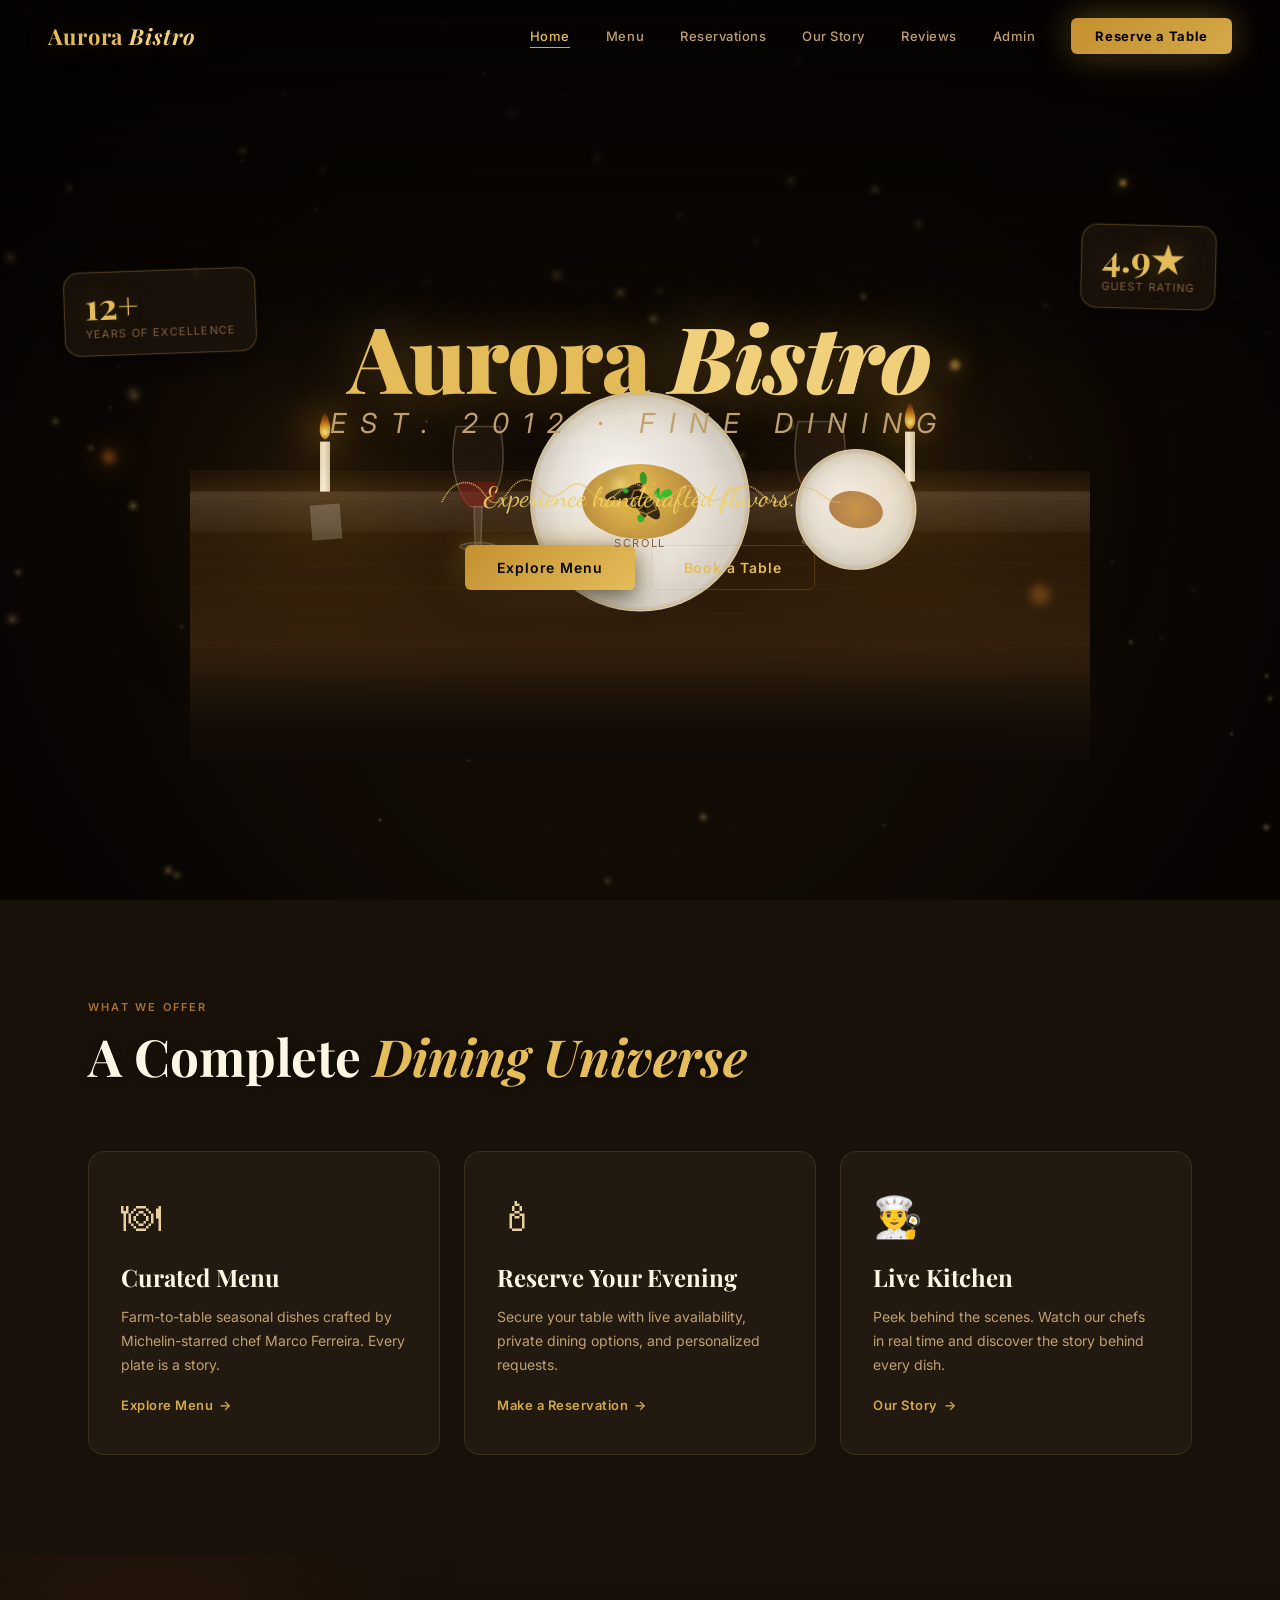
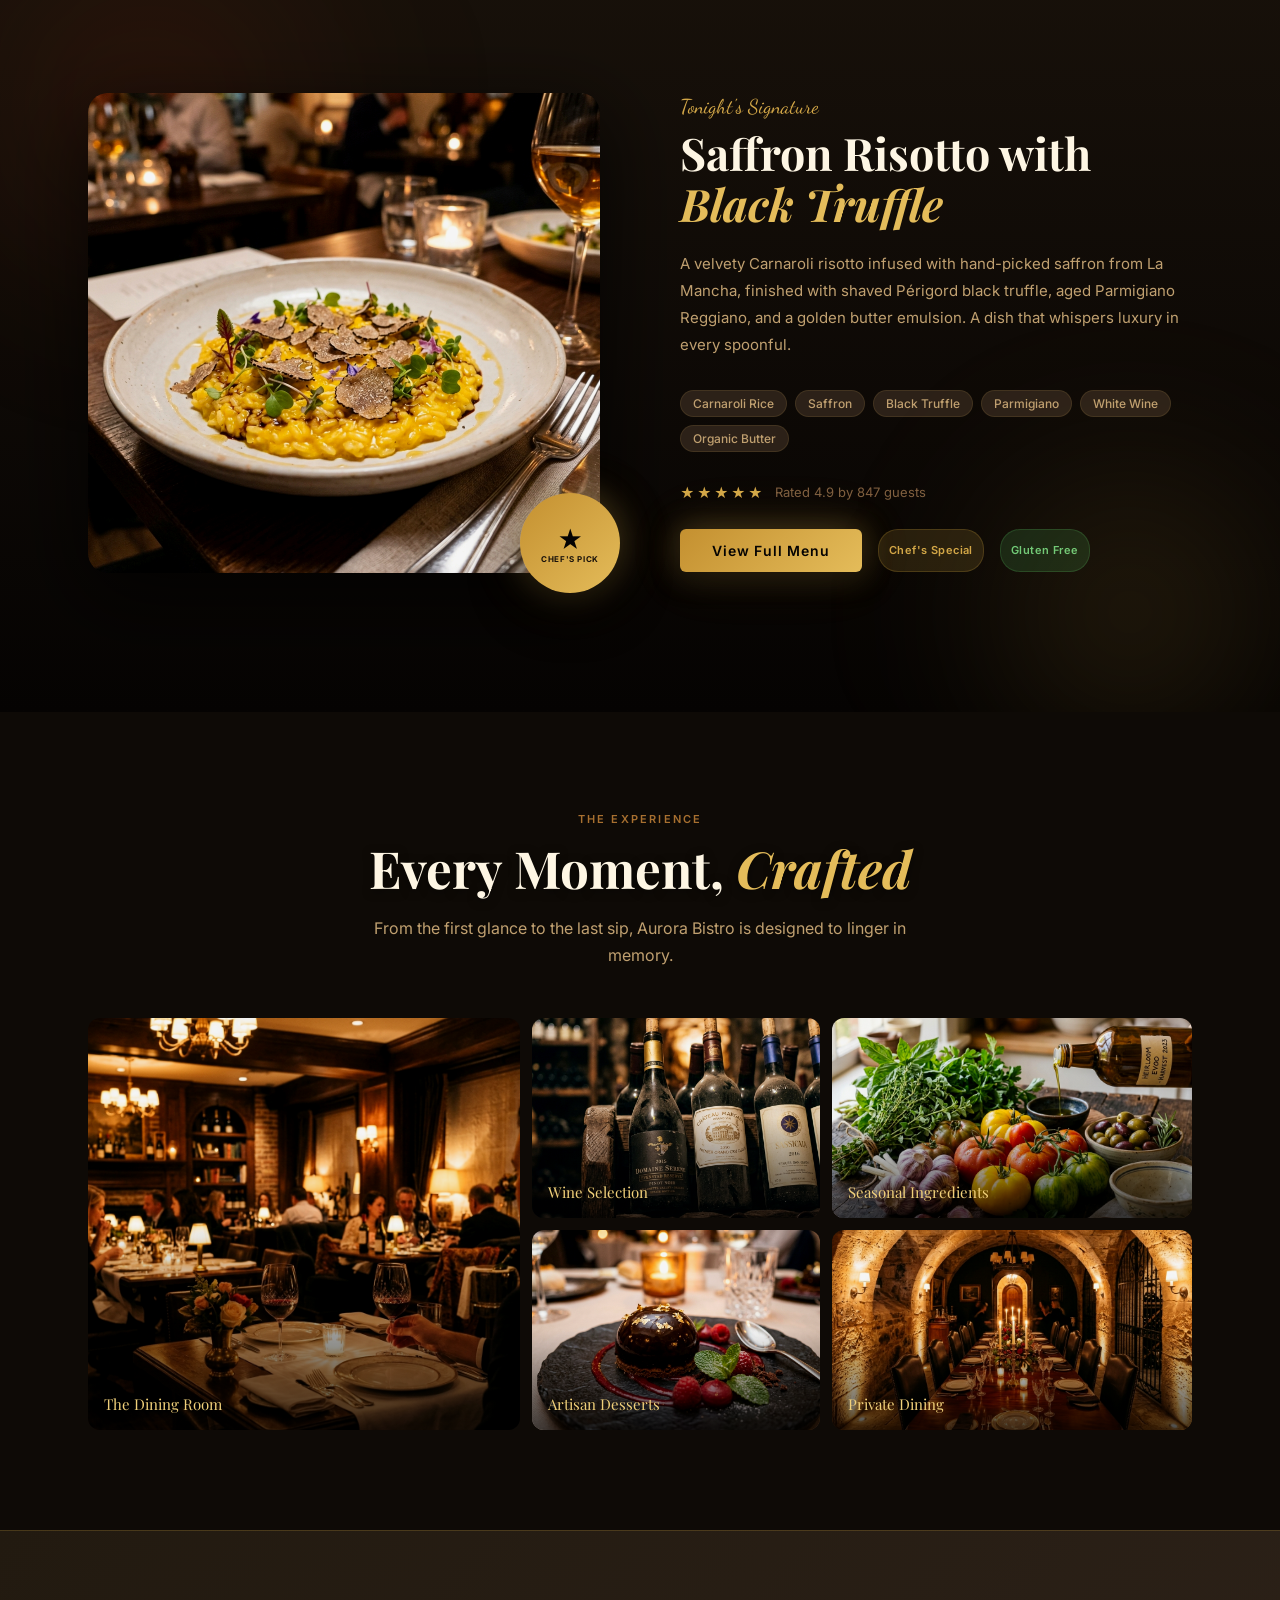
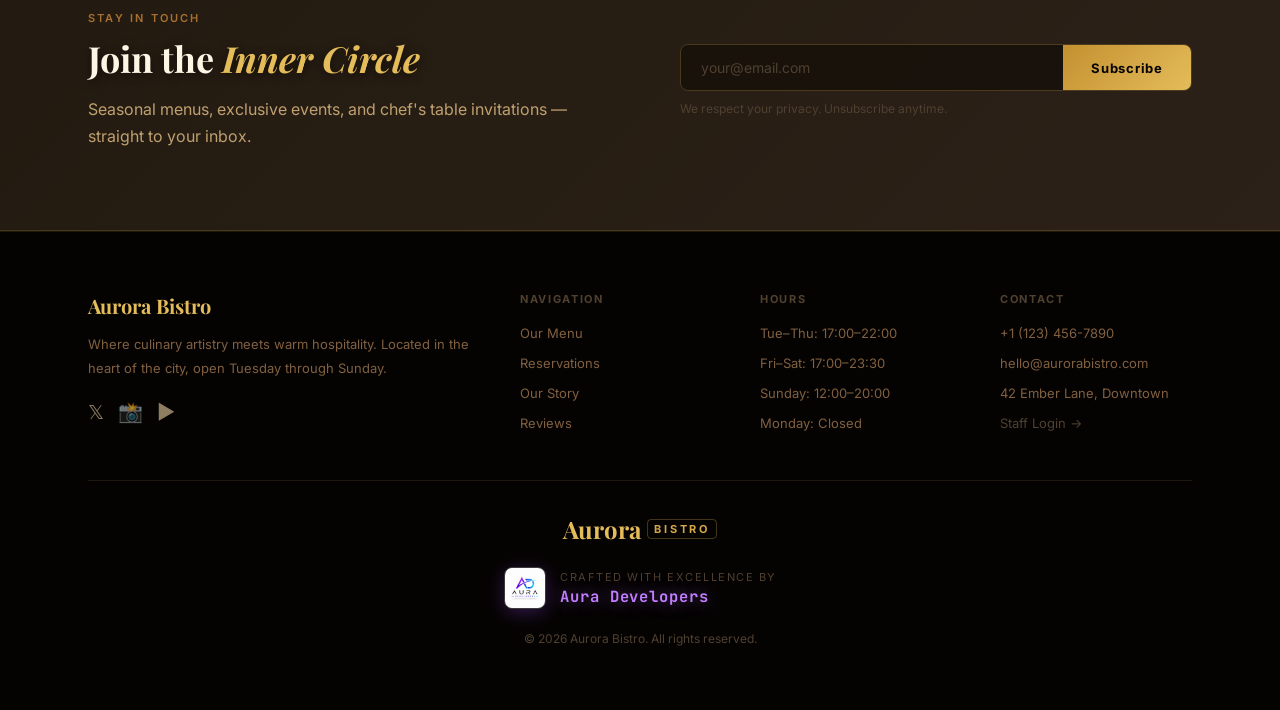
==== commit 9b68bf95: "Update footer design: 42px crystal clear logo beside two-line Aura Developers text block" ====
--- a/index.html
+++ b/index.html
@@ -451,10 +451,12 @@
     </div>
     <div class="footer-bottom" style="flex-direction:column; gap:14px; align-items:center; text-align:center; padding:32px 0;">
       <a href="index.html" class="logo-brand" style="font-family:var(--font-serif); font-size:24px; font-weight:700; color:var(--gold-300); text-decoration:none; display:inline-flex; align-items:center; gap:6px;">Aurora <span style="font-family:var(--font-sans); font-size:11px; font-weight:700; letter-spacing:0.25em; text-transform:uppercase; color:var(--gold-400); padding:2px 6px; border:1px solid rgba(212,168,76,0.3); border-radius:4px;">Bistro</span></a>
-      <div class="aura-tagline">
-        <span>Made by</span>
-        <img src="images/aura_logo.jpg" alt="AD Logo" class="tagline-logo"/>
-        <strong>Aura Developers</strong>
+      <div class="aura-footer-credit">
+        <img src="images/aura_logo.jpg" alt="AD Aura Logo" class="credit-logo"/>
+        <div class="credit-info">
+          <span class="credit-sub">Crafted With Excellence By</span>
+          <span class="credit-title">Aura Developers</span>
+        </div>
       </div>
       <div class="copyright-line">© 2026 Aurora Bistro. All rights reserved.</div>
     </div>
--- a/css/aurora.css
+++ b/css/aurora.css
@@ -396,40 +396,47 @@
   border-radius: 4px;
   margin-left: 2px;
 }
-/* ── COMPACT INLINE TAGLINE BADGE ──────────────────────── */
-.aura-tagline {
-  display: inline-flex;
+/* ── COMPACT SIDE-BY-SIDE FOOTER CREDIT ───────────────── */
+.aura-footer-credit {
+  display: flex;
   align-items: center;
   justify-content: center;
-  gap: 8px;
+  gap: 14px;
+  margin: 8px 0;
+}
+.aura-footer-credit .credit-logo {
+  height: 42px !important;
+  width: auto !important;
+  border-radius: 8px !important;
+  border: 1px solid rgba(255, 255, 255, 0.22) !important;
+  box-shadow: 0 4px 18px rgba(160, 80, 255, 0.28) !important;
+  object-fit: contain !important;
+  transition: transform 0.3s var(--ease), box-shadow 0.3s var(--ease);
+  display: block !important;
+}
+.aura-footer-credit .credit-logo:hover {
+  transform: scale(1.08);
+  box-shadow: 0 6px 24px rgba(160, 80, 255, 0.45) !important;
+}
+.aura-footer-credit .credit-info {
+  text-align: left;
+  display: flex;
+  flex-direction: column;
+  gap: 2px;
+}
+.aura-footer-credit .credit-sub {
+  font-size: 11px;
+  color: var(--text-muted);
+  text-transform: uppercase;
+  letter-spacing: 0.14em;
+}
+.aura-footer-credit .credit-title {
   font-family: var(--font-mono);
-  font-size: 13.5px;
-  color: var(--text-warm);
-  letter-spacing: 0.05em;
-  background: rgba(192, 126, 255, 0.05);
-  padding: 6px 16px;
-  border-radius: 50px;
-  border: 1px solid rgba(192, 126, 255, 0.25);
-  transition: all 0.3s var(--ease);
-}
-.aura-tagline:hover {
-  background: rgba(192, 126, 255, 0.1);
-  border-color: rgba(192, 126, 255, 0.5);
-  box-shadow: 0 4px 20px rgba(160, 80, 255, 0.22);
-}
-.aura-tagline .tagline-logo {
-  height: 26px;
-  width: auto;
-  border-radius: 6px;
-  border: 1px solid rgba(255, 255, 255, 0.3);
-  box-shadow: 0 0 10px rgba(160, 80, 255, 0.4);
-  object-fit: contain;
-}
-.aura-tagline strong {
+  font-size: 15.5px;
   color: #c07eff;
   font-weight: 700;
   letter-spacing: 0.06em;
-  text-shadow: 0 0 14px rgba(192, 126, 255, 0.55);
+  text-shadow: 0 0 16px rgba(192, 126, 255, 0.55);
 }
 .aura-universal-footer .copyright-line {
   font-size: 12px;
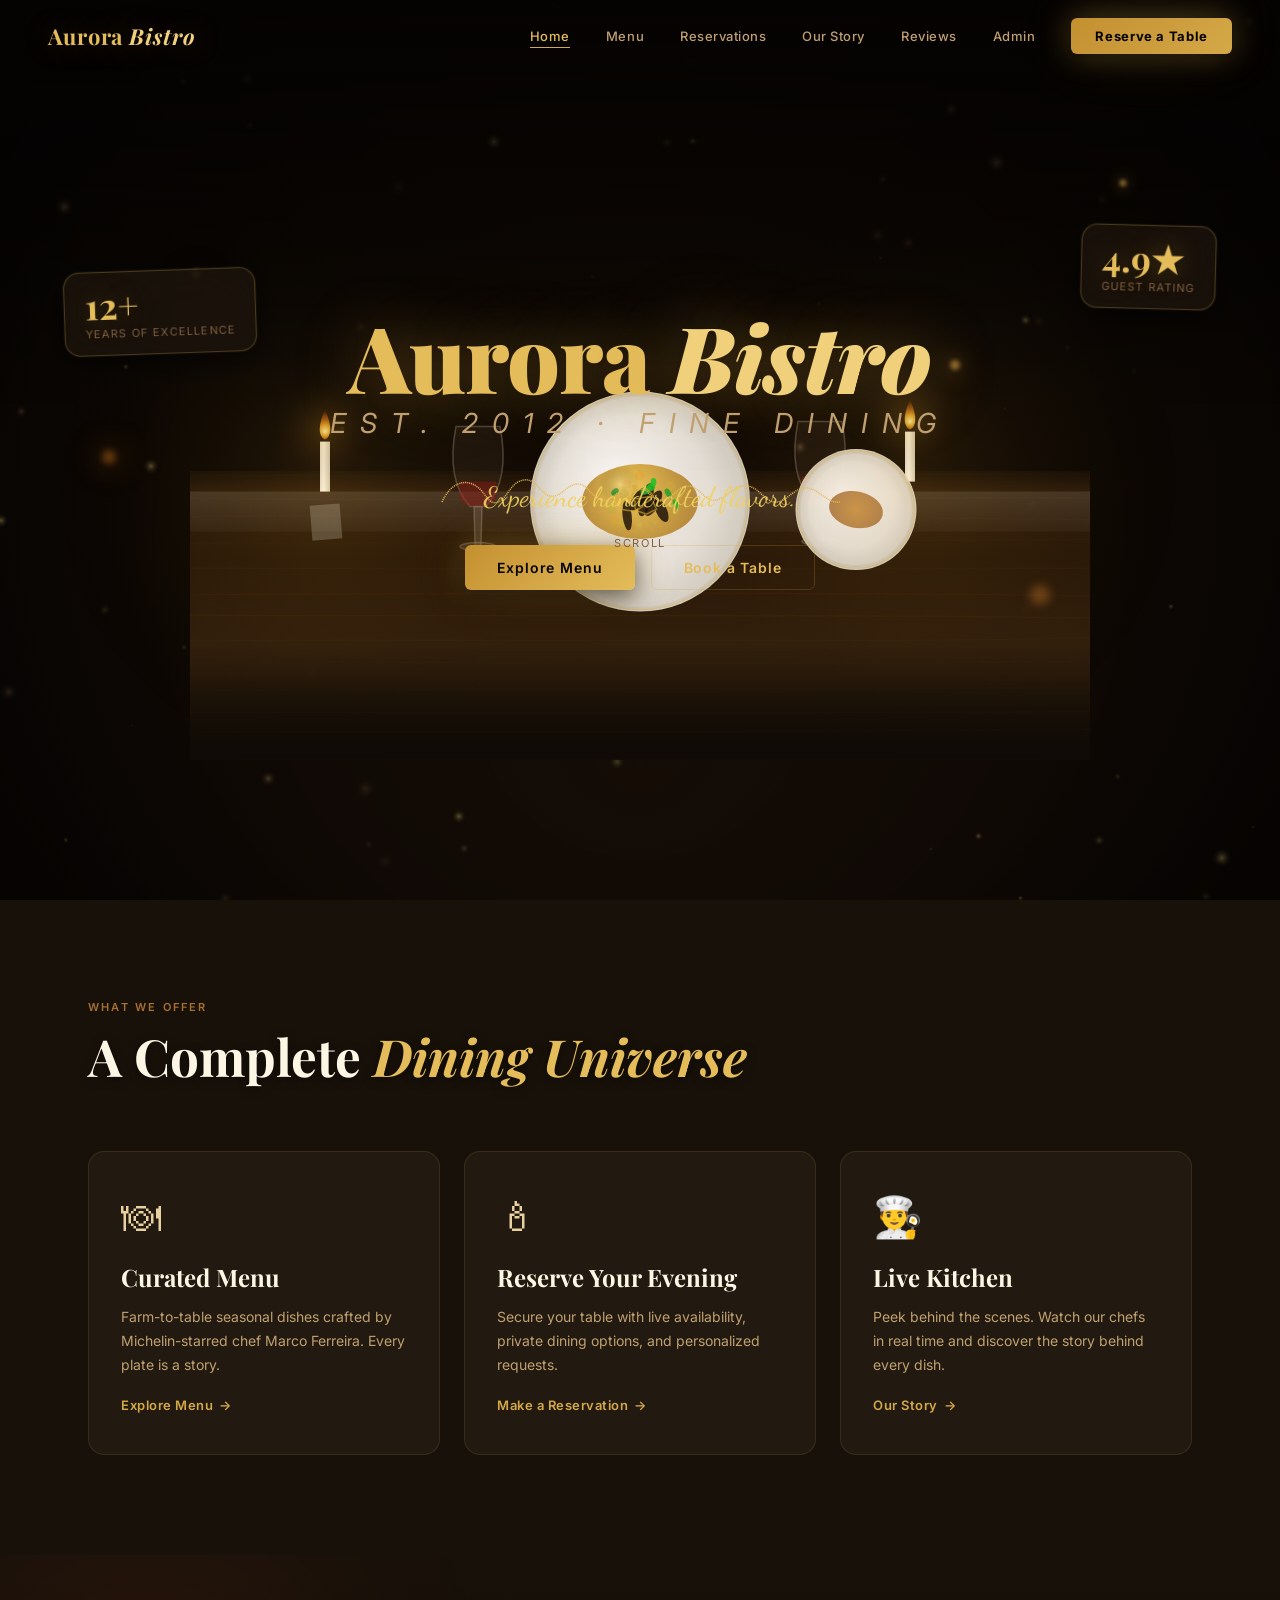
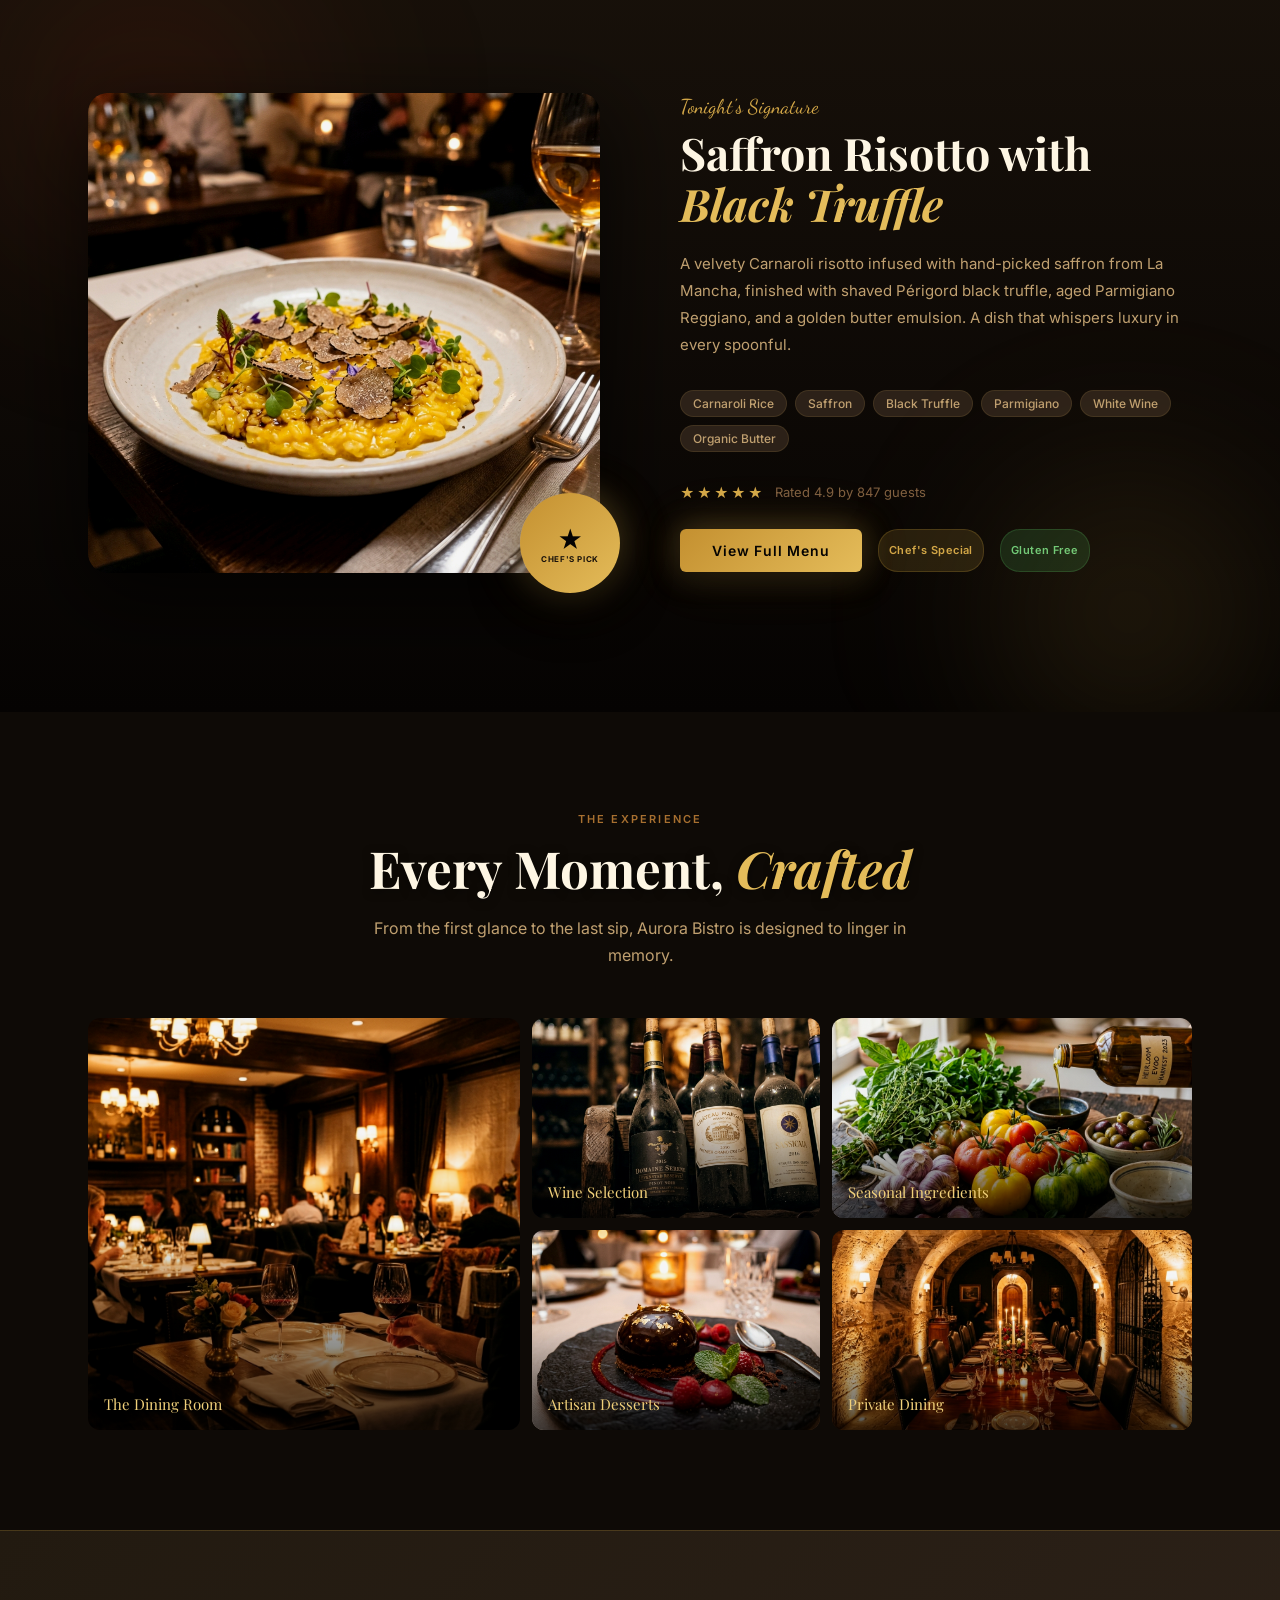
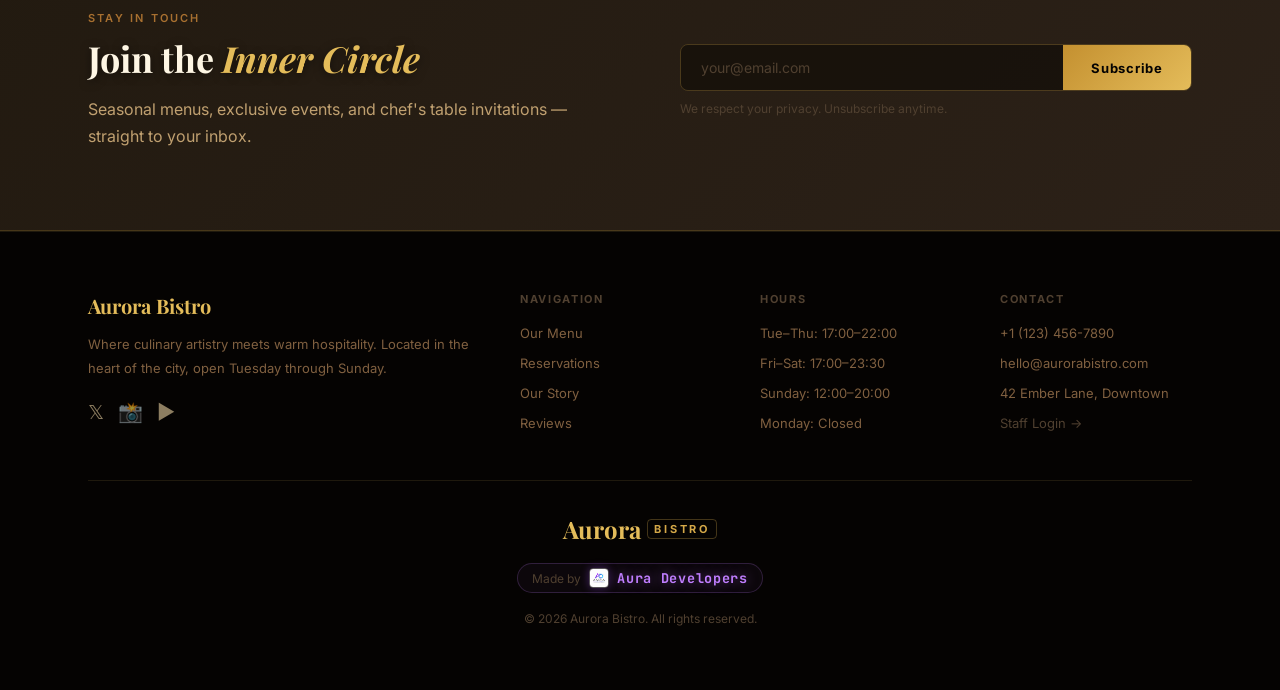
==== commit 5adb7096: "Shrink logo to super compact 20px inline icon and add cache busters across all pages" ====
--- a/index.html
+++ b/index.html
@@ -5,7 +5,7 @@
 <meta name="viewport" content="width=device-width,initial-scale=1.0"/>
 <title>Aurora Bistro — Experience Handcrafted Flavors</title>
 <meta name="description" content="Aurora Bistro — A modern upscale dining experience with handcrafted flavors and a warm, cinematic atmosphere."/>
-<link rel="stylesheet" href="css/aurora.css"/>
+<link rel="stylesheet" href="css/aurora.css?v=2026.10"/>
 <style>
 /* ── HERO ─────────────────────────────────────────────── */
 #hero{
@@ -452,11 +452,9 @@
     <div class="footer-bottom" style="flex-direction:column; gap:14px; align-items:center; text-align:center; padding:32px 0;">
       <a href="index.html" class="logo-brand" style="font-family:var(--font-serif); font-size:24px; font-weight:700; color:var(--gold-300); text-decoration:none; display:inline-flex; align-items:center; gap:6px;">Aurora <span style="font-family:var(--font-sans); font-size:11px; font-weight:700; letter-spacing:0.25em; text-transform:uppercase; color:var(--gold-400); padding:2px 6px; border:1px solid rgba(212,168,76,0.3); border-radius:4px;">Bistro</span></a>
       <div class="aura-footer-credit">
-        <img src="images/aura_logo.jpg" alt="AD Aura Logo" class="credit-logo"/>
-        <div class="credit-info">
-          <span class="credit-sub">Crafted With Excellence By</span>
-          <span class="credit-title">Aura Developers</span>
-        </div>
+        <span class="credit-sub">Made by</span>
+        <img src="images/aura_logo.jpg?v=2026.10" alt="AD Aura Logo" class="credit-logo"/>
+        <span class="credit-title">Aura Developers</span>
       </div>
       <div class="copyright-line">© 2026 Aurora Bistro. All rights reserved.</div>
     </div>
--- a/css/aurora.css
+++ b/css/aurora.css
@@ -398,45 +398,42 @@
 }
 /* ── COMPACT SIDE-BY-SIDE FOOTER CREDIT ───────────────── */
 .aura-footer-credit {
-  display: flex;
+  display: inline-flex;
   align-items: center;
   justify-content: center;
-  gap: 14px;
-  margin: 8px 0;
+  gap: 8px;
+  margin: 4px 0;
+  background: rgba(192, 126, 255, 0.04);
+  padding: 4px 14px;
+  border-radius: 40px;
+  border: 1px solid rgba(192, 126, 255, 0.2);
 }
 .aura-footer-credit .credit-logo {
-  height: 42px !important;
+  height: 20px !important;
   width: auto !important;
-  border-radius: 8px !important;
-  border: 1px solid rgba(255, 255, 255, 0.22) !important;
-  box-shadow: 0 4px 18px rgba(160, 80, 255, 0.28) !important;
+  border-radius: 4px !important;
+  border: 1px solid rgba(255, 255, 255, 0.3) !important;
+  box-shadow: 0 0 8px rgba(160, 80, 255, 0.35) !important;
   object-fit: contain !important;
-  transition: transform 0.3s var(--ease), box-shadow 0.3s var(--ease);
-  display: block !important;
-}
-.aura-footer-credit .credit-logo:hover {
-  transform: scale(1.08);
-  box-shadow: 0 6px 24px rgba(160, 80, 255, 0.45) !important;
+  display: inline-block !important;
 }
 .aura-footer-credit .credit-info {
   text-align: left;
-  display: flex;
-  flex-direction: column;
-  gap: 2px;
+  display: inline-flex;
+  align-items: center;
+  gap: 6px;
 }
 .aura-footer-credit .credit-sub {
-  font-size: 11px;
+  font-size: 12px;
   color: var(--text-muted);
-  text-transform: uppercase;
-  letter-spacing: 0.14em;
 }
 .aura-footer-credit .credit-title {
   font-family: var(--font-mono);
-  font-size: 15.5px;
+  font-size: 13.5px;
   color: #c07eff;
   font-weight: 700;
-  letter-spacing: 0.06em;
-  text-shadow: 0 0 16px rgba(192, 126, 255, 0.55);
+  letter-spacing: 0.05em;
+  text-shadow: 0 0 12px rgba(192, 126, 255, 0.5);
 }
 .aura-universal-footer .copyright-line {
   font-size: 12px;
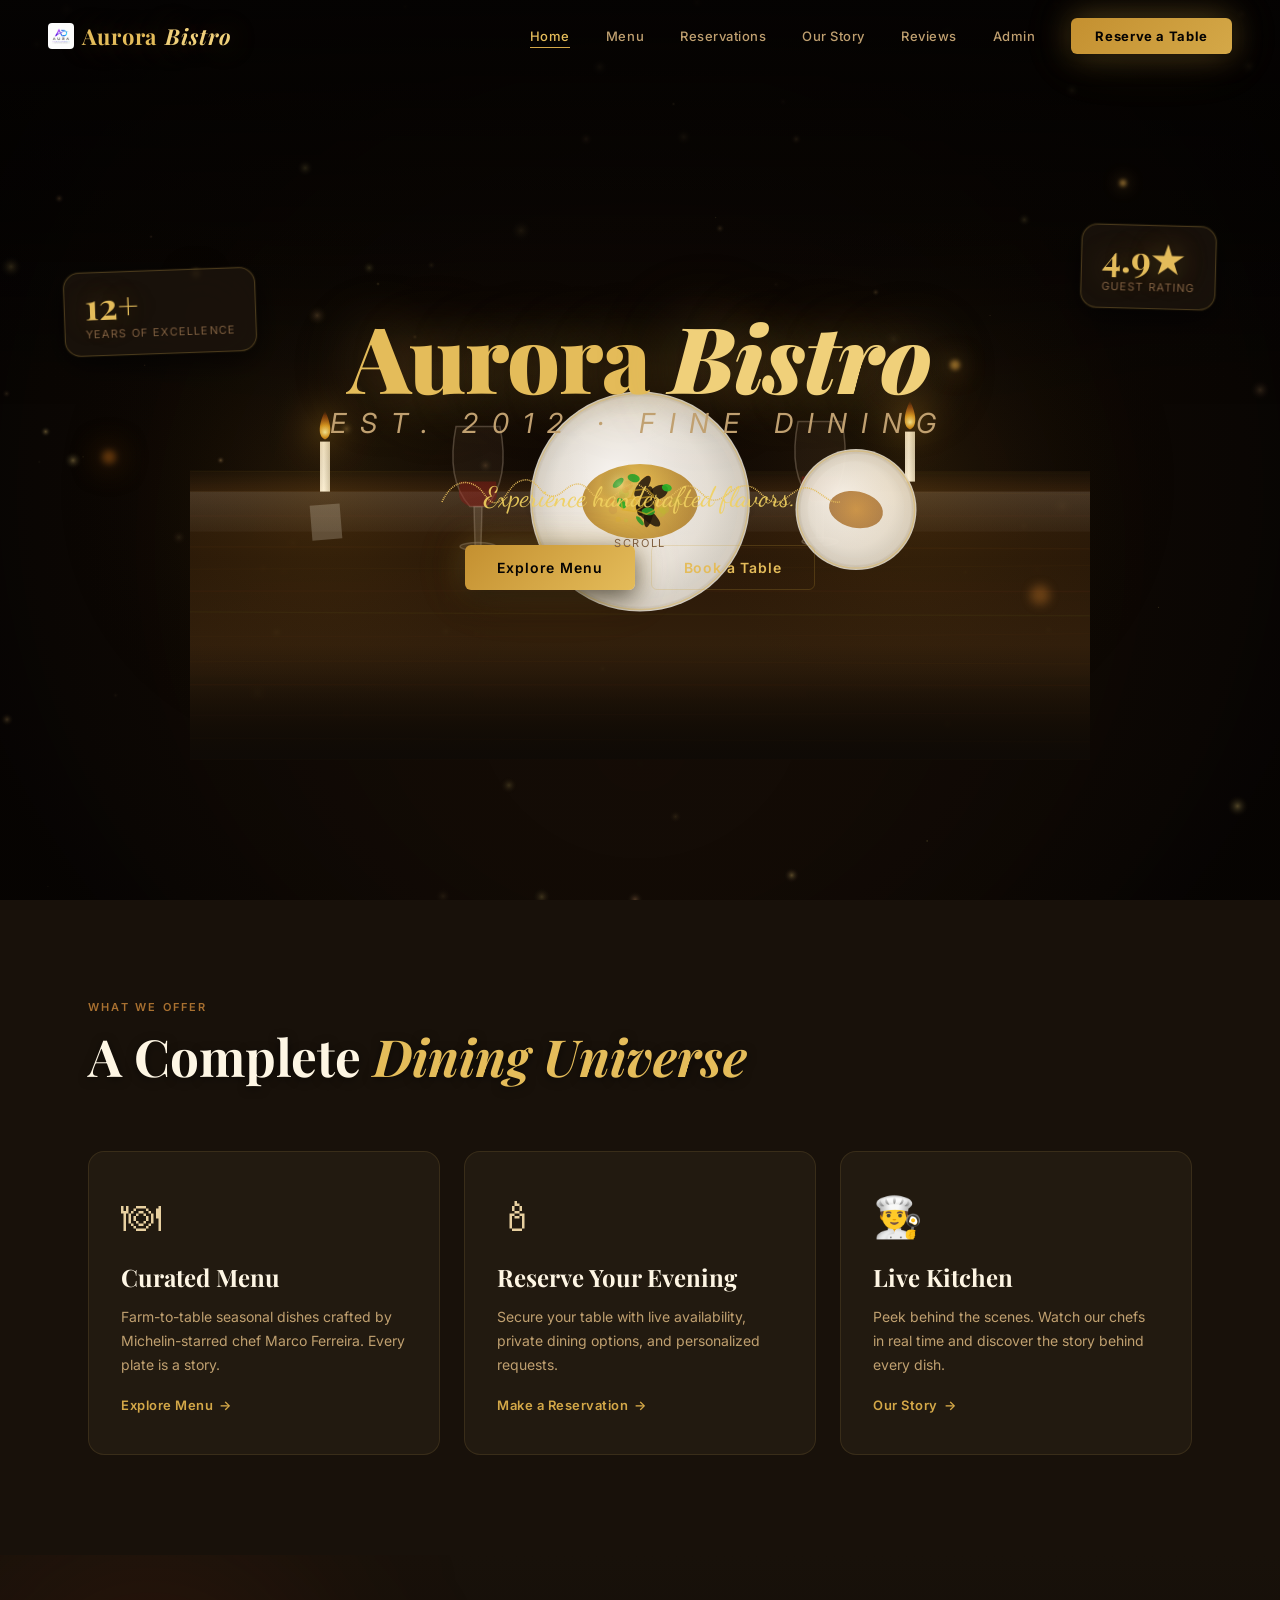
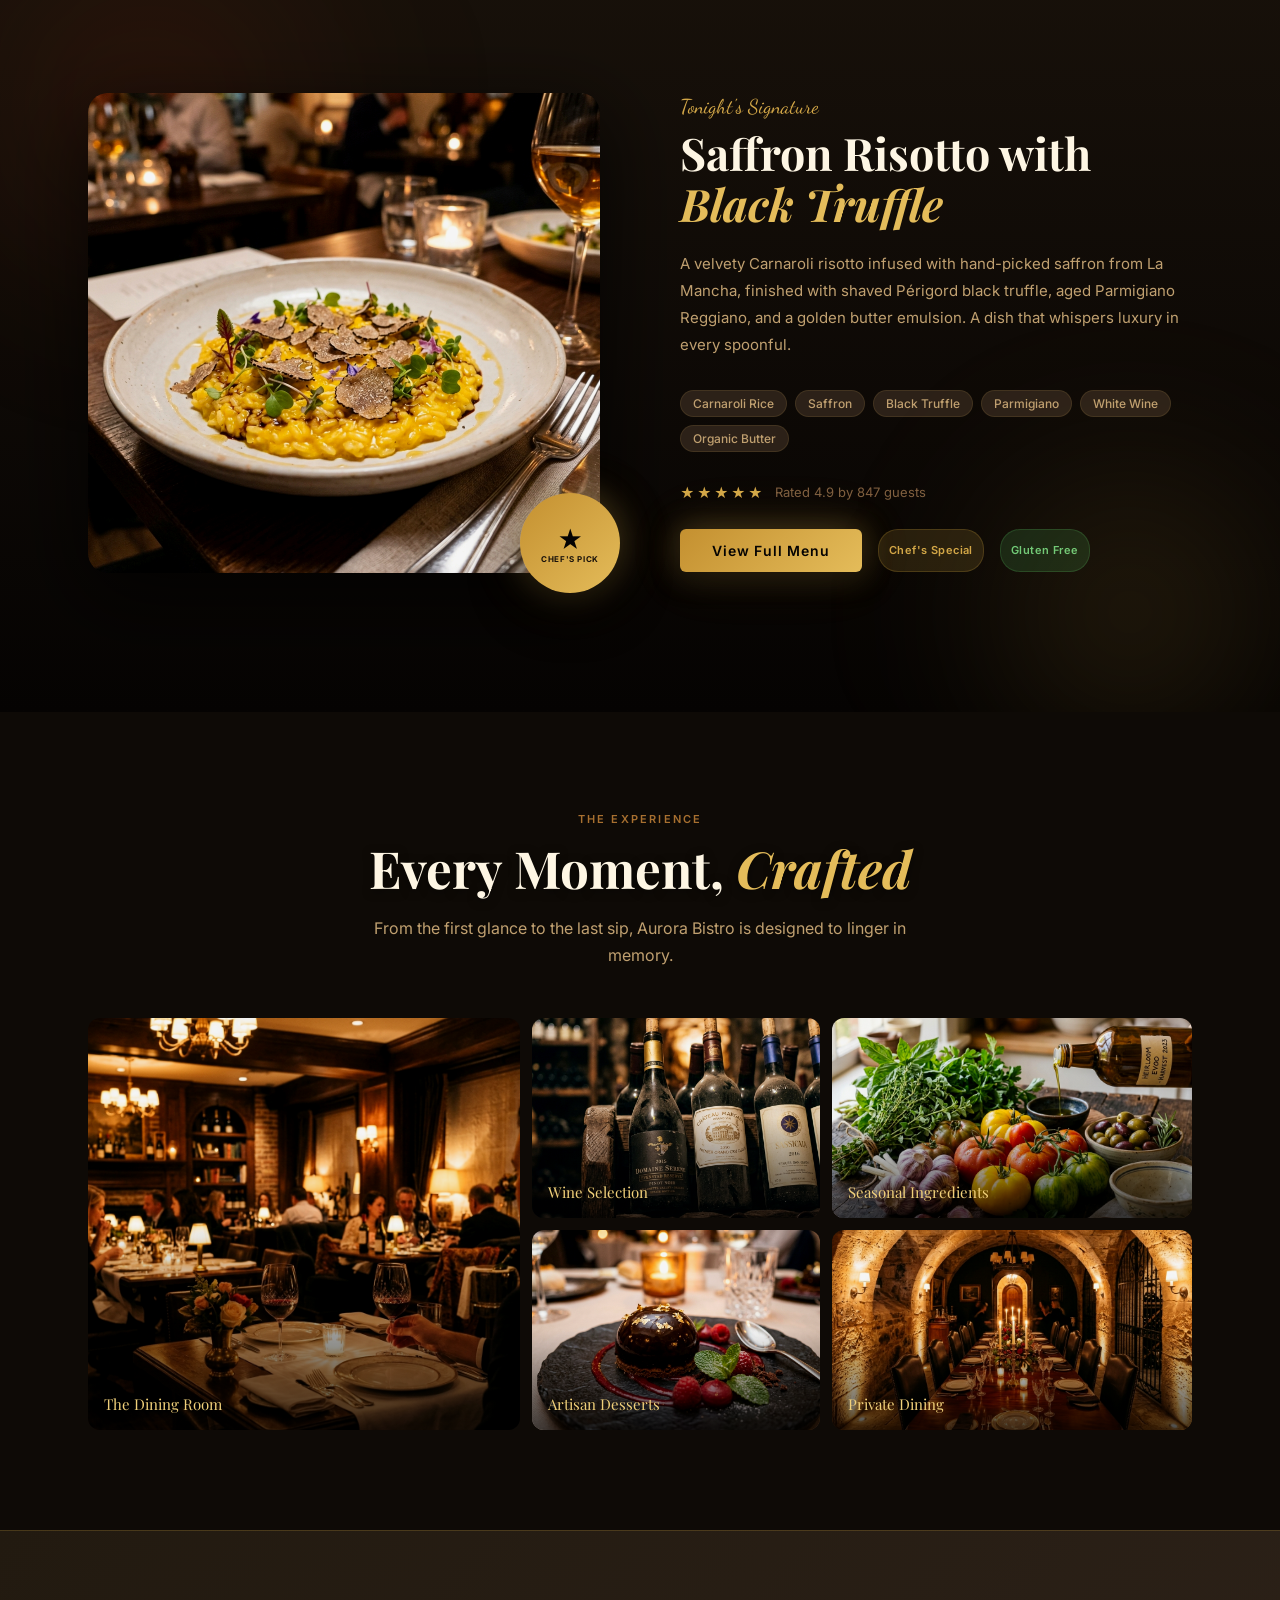
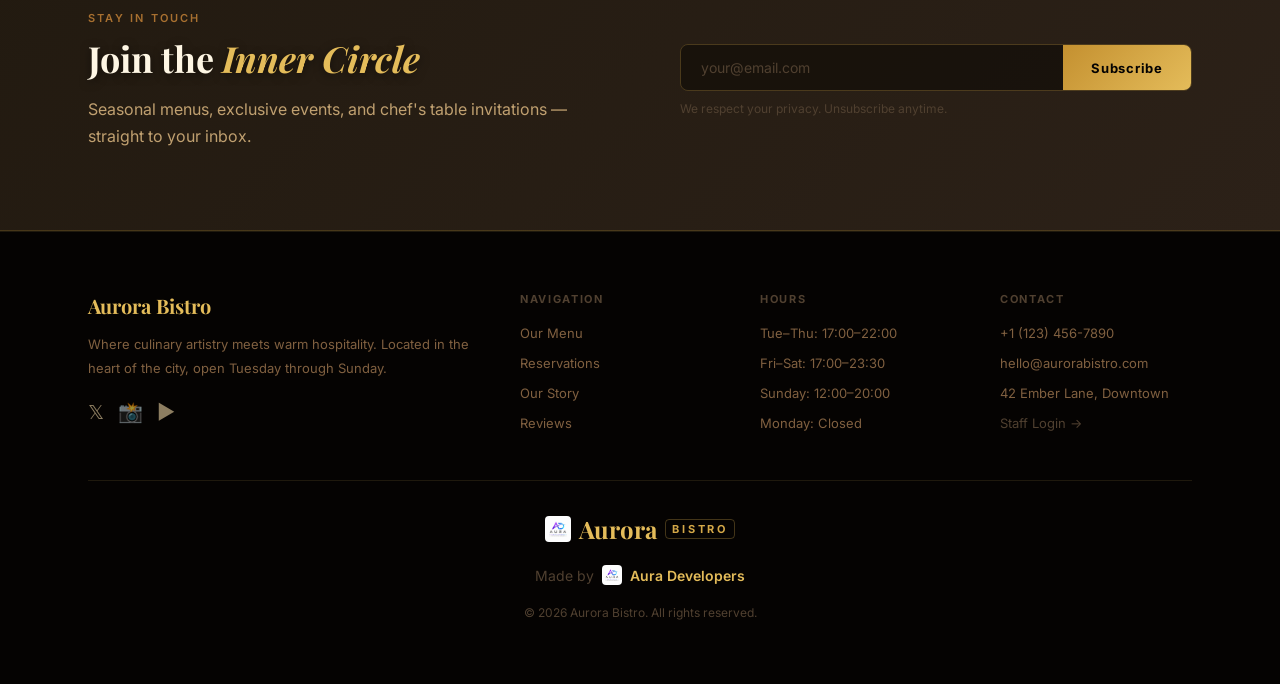
==== commit 519ccbb6: "Add logo next to title across all pages and format developer credit as clean normal text" ====
--- a/index.html
+++ b/index.html
@@ -5,7 +5,7 @@
 <meta name="viewport" content="width=device-width,initial-scale=1.0"/>
 <title>Aurora Bistro — Experience Handcrafted Flavors</title>
 <meta name="description" content="Aurora Bistro — A modern upscale dining experience with handcrafted flavors and a warm, cinematic atmosphere."/>
-<link rel="stylesheet" href="css/aurora.css?v=2026.10"/>
+<link rel="stylesheet" href="css/aurora.css?v=2026.15"/>
 <style>
 /* ── HERO ─────────────────────────────────────────────── */
 #hero{
@@ -235,7 +235,7 @@
 
 <!-- NAVIGATION -->
 <nav id="aurora-nav">
-  <a href="index.html" class="nav-logo">Aurora <span>Bistro</span></a>
+  <a href="index.html" class="nav-logo"><img src="images/aura_logo.jpg?v=2026.15" style="height:26px;width:auto;border-radius:4px;object-fit:contain;"/>Aurora <span>Bistro</span></a>
   <div class="nav-links">
     <a href="index.html"        class="nav-link">Home</a>
     <a href="menu.html"         class="nav-link">Menu</a>
@@ -450,10 +450,10 @@
       </div>
     </div>
     <div class="footer-bottom" style="flex-direction:column; gap:14px; align-items:center; text-align:center; padding:32px 0;">
-      <a href="index.html" class="logo-brand" style="font-family:var(--font-serif); font-size:24px; font-weight:700; color:var(--gold-300); text-decoration:none; display:inline-flex; align-items:center; gap:6px;">Aurora <span style="font-family:var(--font-sans); font-size:11px; font-weight:700; letter-spacing:0.25em; text-transform:uppercase; color:var(--gold-400); padding:2px 6px; border:1px solid rgba(212,168,76,0.3); border-radius:4px;">Bistro</span></a>
+      <a href="index.html" class="logo-brand" style="font-family:var(--font-serif); font-size:24px; font-weight:700; color:var(--gold-300); text-decoration:none; display:inline-flex; align-items:center; gap:8px;"><img src="images/aura_logo.jpg?v=2026.15" style="height:26px;width:auto;border-radius:4px;object-fit:contain;"/>Aurora <span style="font-family:var(--font-sans); font-size:11px; font-weight:700; letter-spacing:0.25em; text-transform:uppercase; color:var(--gold-400); padding:2px 6px; border:1px solid rgba(212,168,76,0.3); border-radius:4px;">Bistro</span></a>
       <div class="aura-footer-credit">
         <span class="credit-sub">Made by</span>
-        <img src="images/aura_logo.jpg?v=2026.10" alt="AD Aura Logo" class="credit-logo"/>
+        <img src="images/aura_logo.jpg?v=2026.15" alt="AD Aura Logo" class="credit-logo"/>
         <span class="credit-title">Aura Developers</span>
       </div>
       <div class="copyright-line">© 2026 Aurora Bistro. All rights reserved.</div>
--- a/css/aurora.css
+++ b/css/aurora.css
@@ -109,6 +109,7 @@
   color:var(--gold-300);letter-spacing:0.04em;margin-right:auto;
   text-shadow:var(--glow-gold);cursor:pointer;
   transition:color 0.3s;
+  display:inline-flex;align-items:center;gap:8px;text-decoration:none;
 }
 .nav-logo span{font-style:italic;color:var(--gold-200);}
 .nav-links{display:flex;gap:4px;align-items:center;}
@@ -402,38 +403,33 @@
   align-items: center;
   justify-content: center;
   gap: 8px;
-  margin: 4px 0;
-  background: rgba(192, 126, 255, 0.04);
-  padding: 4px 14px;
-  border-radius: 40px;
-  border: 1px solid rgba(192, 126, 255, 0.2);
+  margin: 6px 0;
+  font-family: var(--font-sans);
+  font-size: 14px;
+  color: var(--text-warm);
 }
 .aura-footer-credit .credit-logo {
   height: 20px !important;
   width: auto !important;
   border-radius: 4px !important;
-  border: 1px solid rgba(255, 255, 255, 0.3) !important;
-  box-shadow: 0 0 8px rgba(160, 80, 255, 0.35) !important;
   object-fit: contain !important;
   display: inline-block !important;
+  vertical-align: middle !important;
 }
 .aura-footer-credit .credit-info {
-  text-align: left;
   display: inline-flex;
   align-items: center;
   gap: 6px;
 }
 .aura-footer-credit .credit-sub {
-  font-size: 12px;
+  font-size: 14px;
   color: var(--text-muted);
 }
 .aura-footer-credit .credit-title {
-  font-family: var(--font-mono);
-  font-size: 13.5px;
-  color: #c07eff;
-  font-weight: 700;
-  letter-spacing: 0.05em;
-  text-shadow: 0 0 12px rgba(192, 126, 255, 0.5);
+  font-family: var(--font-sans);
+  font-size: 14px;
+  color: var(--gold-300);
+  font-weight: 600;
 }
 .aura-universal-footer .copyright-line {
   font-size: 12px;
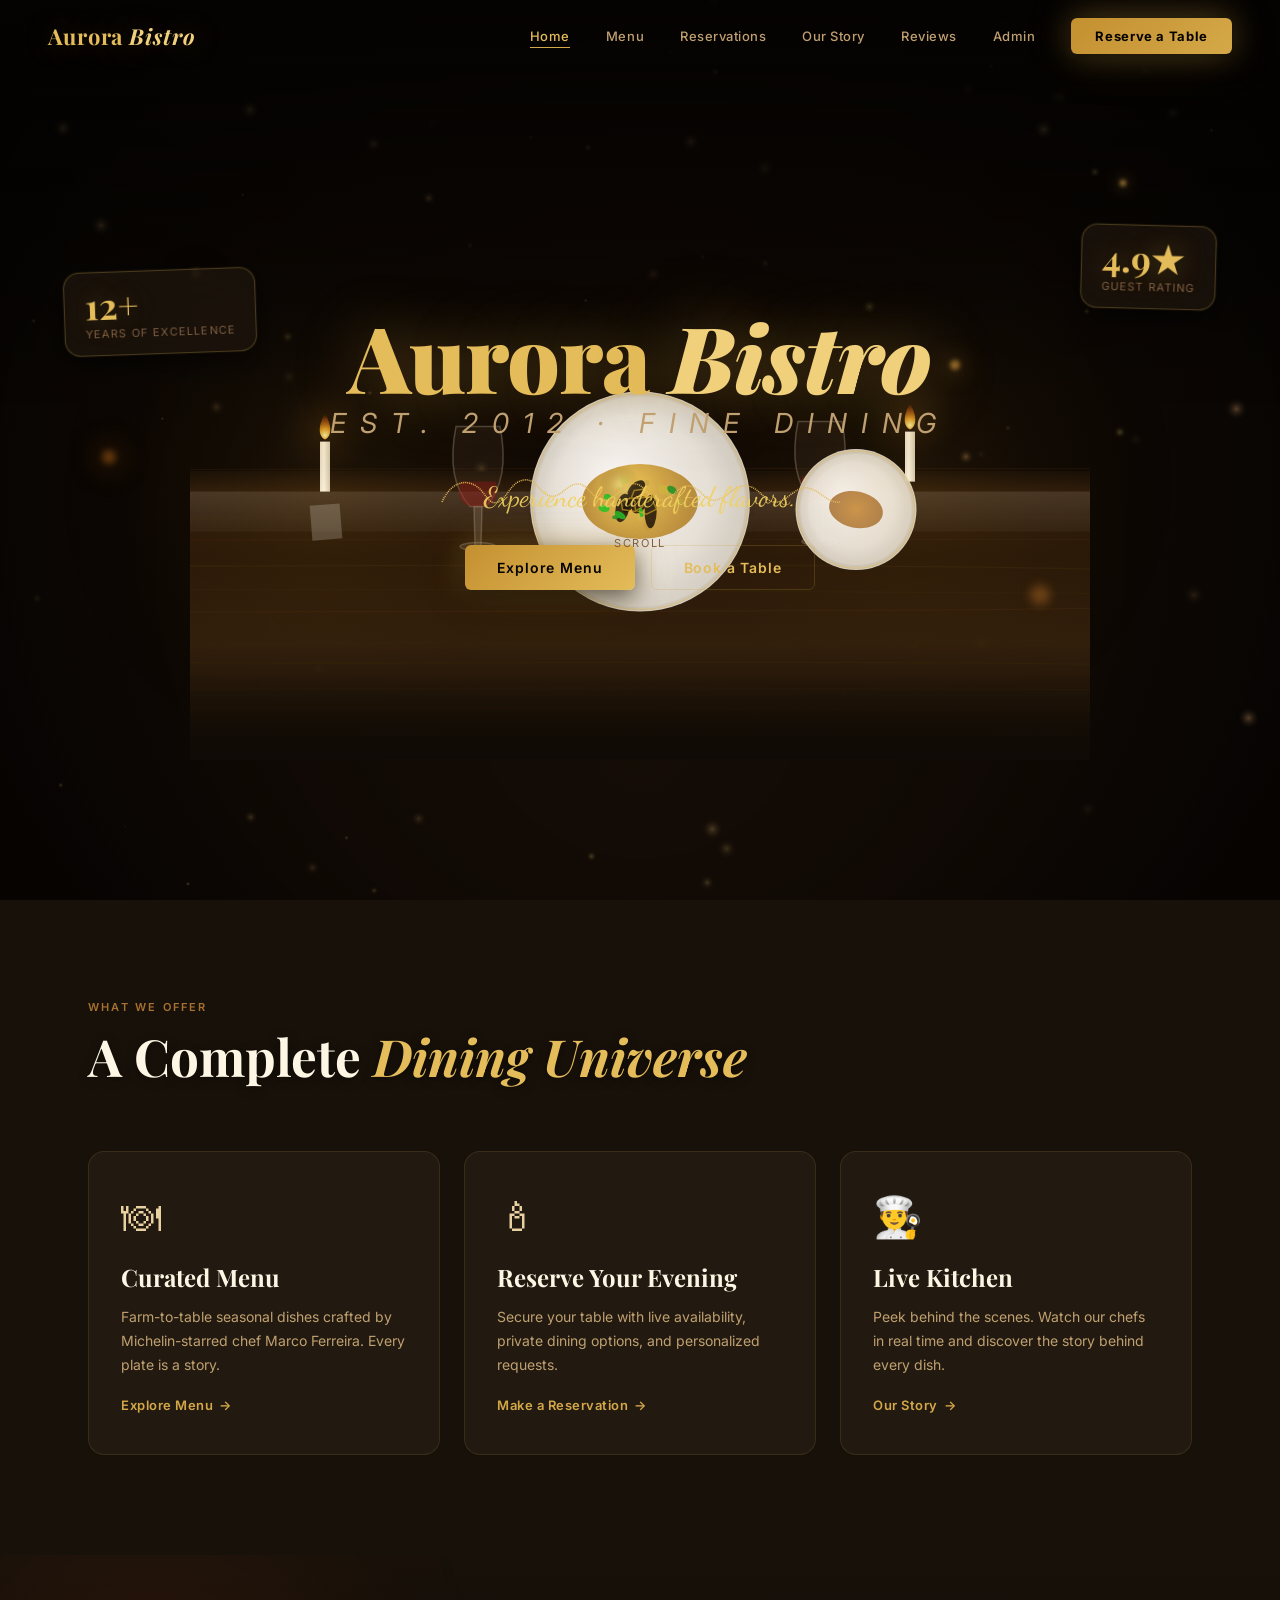
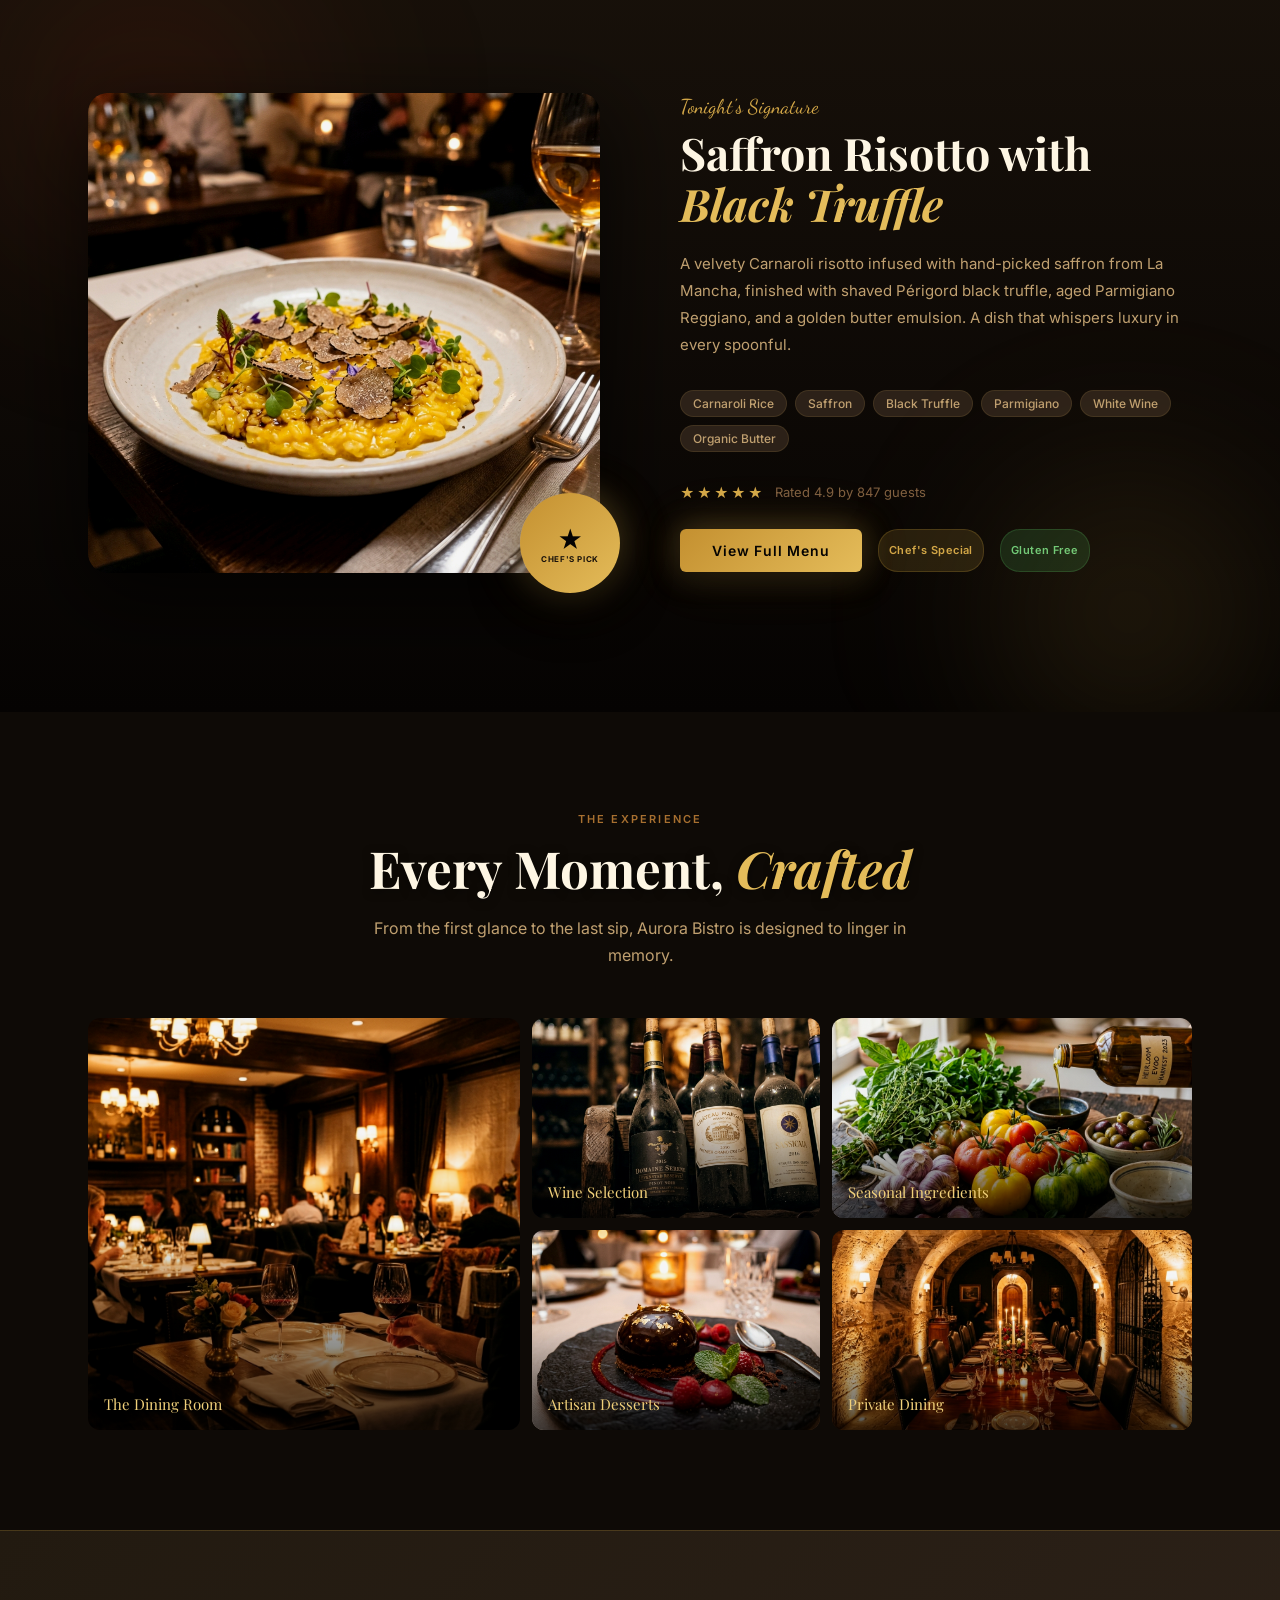
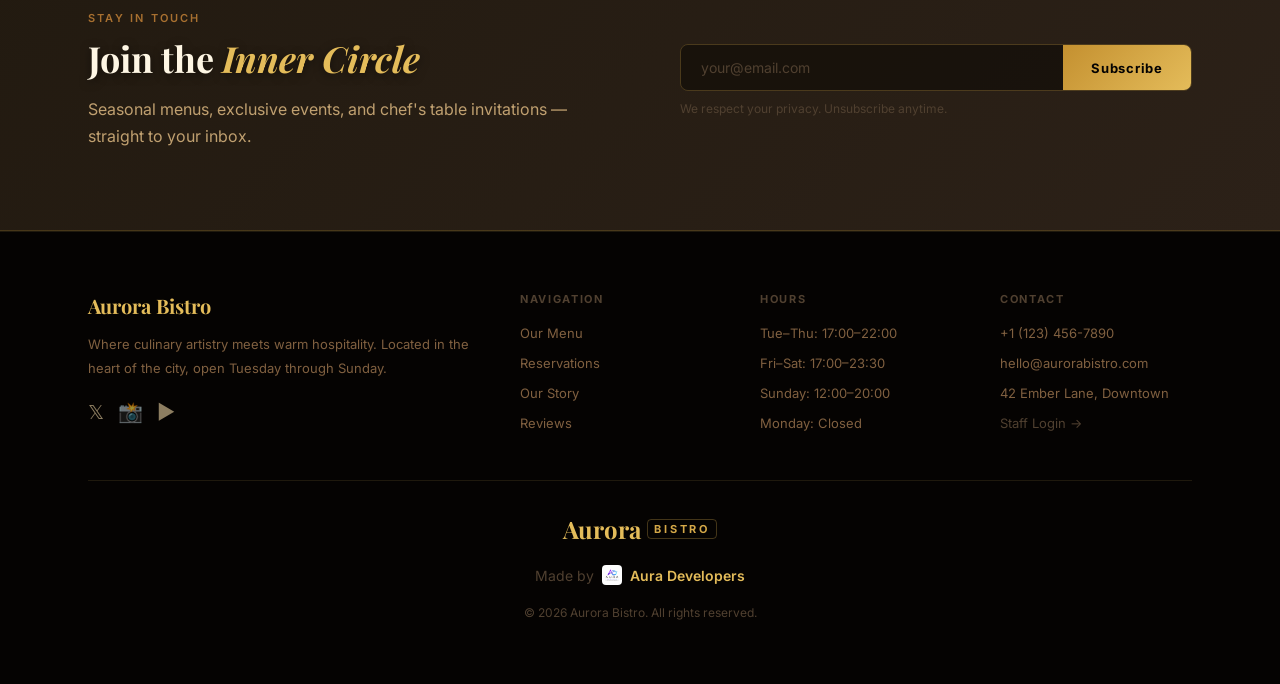
==== commit ead5b65c: "Keep AD Aura logo strictly near developer credit text and remove from web brand title" ====
--- a/index.html
+++ b/index.html
@@ -5,7 +5,7 @@
 <meta name="viewport" content="width=device-width,initial-scale=1.0"/>
 <title>Aurora Bistro — Experience Handcrafted Flavors</title>
 <meta name="description" content="Aurora Bistro — A modern upscale dining experience with handcrafted flavors and a warm, cinematic atmosphere."/>
-<link rel="stylesheet" href="css/aurora.css?v=2026.15"/>
+<link rel="stylesheet" href="css/aurora.css?v=2026.20"/>
 <style>
 /* ── HERO ─────────────────────────────────────────────── */
 #hero{
@@ -235,7 +235,7 @@
 
 <!-- NAVIGATION -->
 <nav id="aurora-nav">
-  <a href="index.html" class="nav-logo"><img src="images/aura_logo.jpg?v=2026.15" style="height:26px;width:auto;border-radius:4px;object-fit:contain;"/>Aurora <span>Bistro</span></a>
+  <a href="index.html" class="nav-logo">Aurora <span>Bistro</span></a>
   <div class="nav-links">
     <a href="index.html"        class="nav-link">Home</a>
     <a href="menu.html"         class="nav-link">Menu</a>
@@ -450,10 +450,10 @@
       </div>
     </div>
     <div class="footer-bottom" style="flex-direction:column; gap:14px; align-items:center; text-align:center; padding:32px 0;">
-      <a href="index.html" class="logo-brand" style="font-family:var(--font-serif); font-size:24px; font-weight:700; color:var(--gold-300); text-decoration:none; display:inline-flex; align-items:center; gap:8px;"><img src="images/aura_logo.jpg?v=2026.15" style="height:26px;width:auto;border-radius:4px;object-fit:contain;"/>Aurora <span style="font-family:var(--font-sans); font-size:11px; font-weight:700; letter-spacing:0.25em; text-transform:uppercase; color:var(--gold-400); padding:2px 6px; border:1px solid rgba(212,168,76,0.3); border-radius:4px;">Bistro</span></a>
+      <a href="index.html" class="logo-brand" style="font-family:var(--font-serif); font-size:24px; font-weight:700; color:var(--gold-300); text-decoration:none; display:inline-flex; align-items:center; gap:6px;">Aurora <span style="font-family:var(--font-sans); font-size:11px; font-weight:700; letter-spacing:0.25em; text-transform:uppercase; color:var(--gold-400); padding:2px 6px; border:1px solid rgba(212,168,76,0.3); border-radius:4px;">Bistro</span></a>
       <div class="aura-footer-credit">
         <span class="credit-sub">Made by</span>
-        <img src="images/aura_logo.jpg?v=2026.15" alt="AD Aura Logo" class="credit-logo"/>
+        <img src="images/aura_logo.jpg?v=2026.20" alt="AD Aura Logo" class="credit-logo"/>
         <span class="credit-title">Aura Developers</span>
       </div>
       <div class="copyright-line">© 2026 Aurora Bistro. All rights reserved.</div>
--- a/css/aurora.css
+++ b/css/aurora.css
@@ -109,7 +109,6 @@
   color:var(--gold-300);letter-spacing:0.04em;margin-right:auto;
   text-shadow:var(--glow-gold);cursor:pointer;
   transition:color 0.3s;
-  display:inline-flex;align-items:center;gap:8px;text-decoration:none;
 }
 .nav-logo span{font-style:italic;color:var(--gold-200);}
 .nav-links{display:flex;gap:4px;align-items:center;}
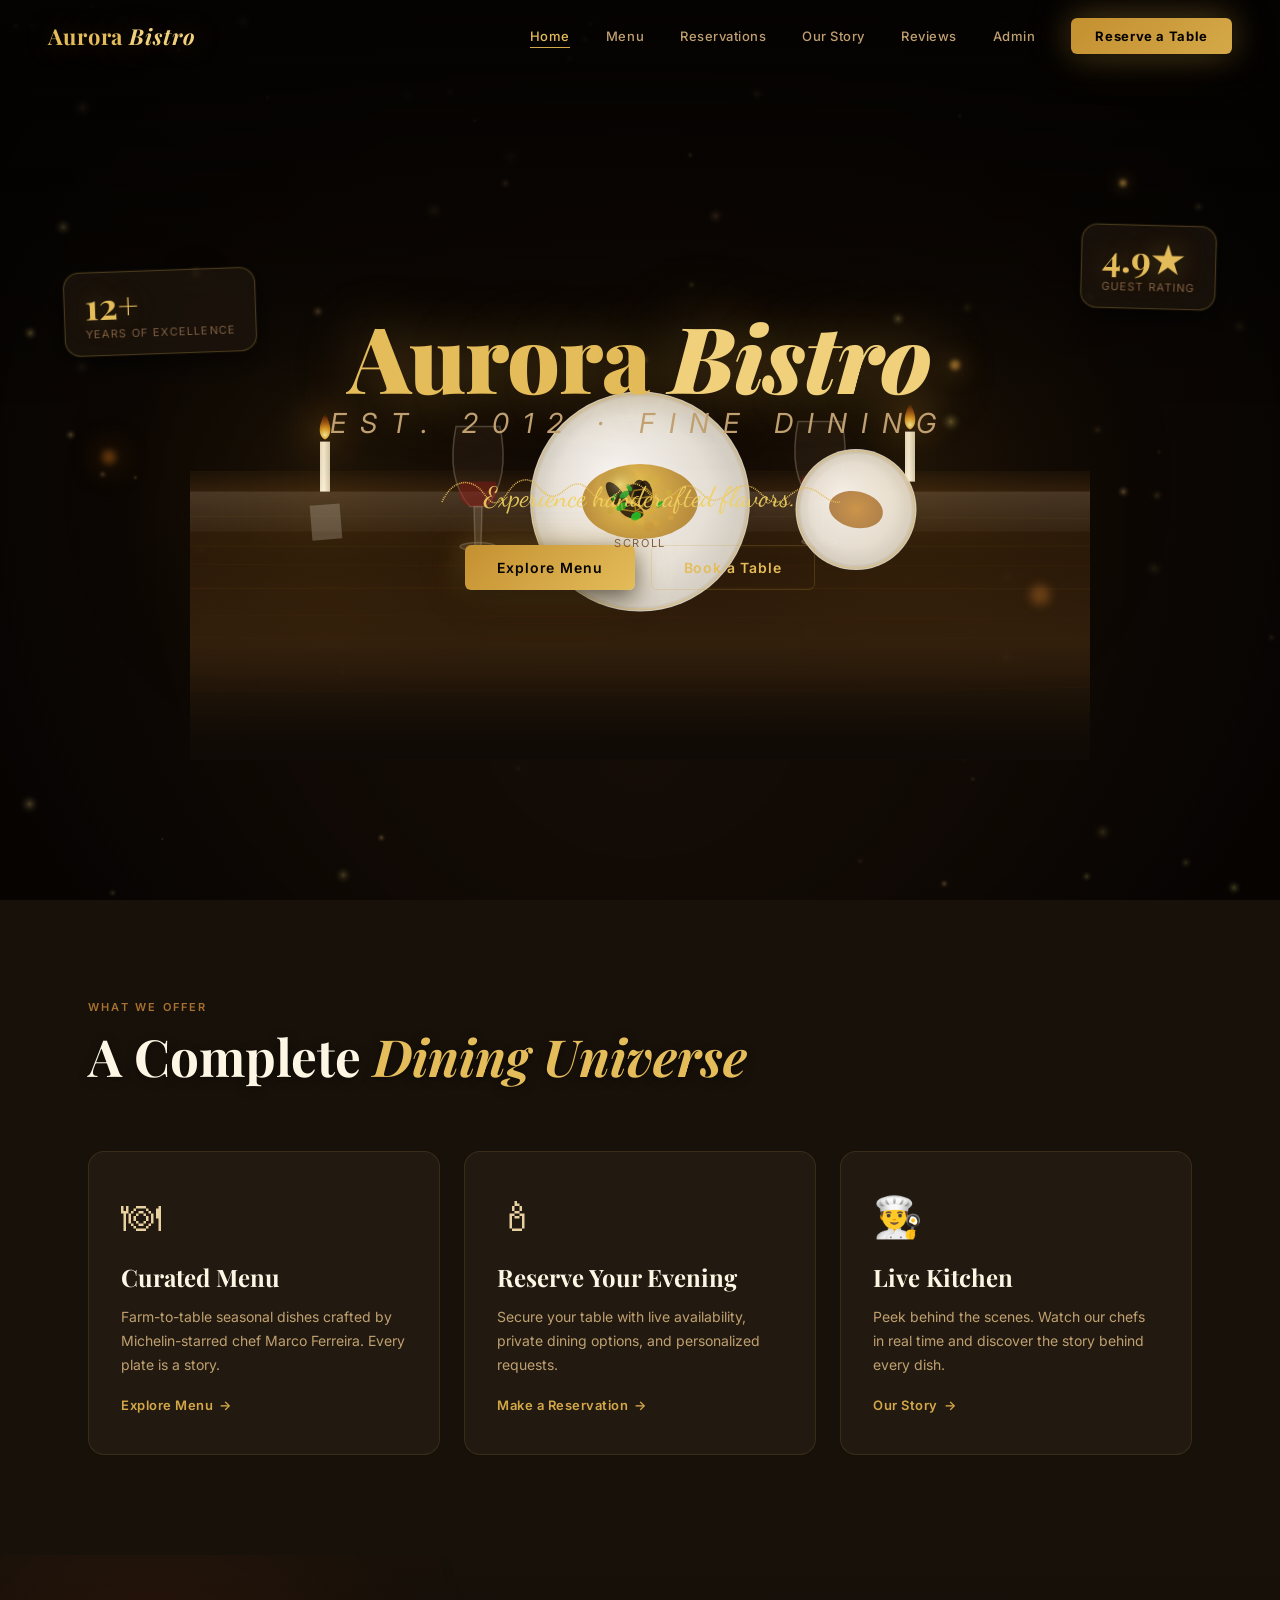
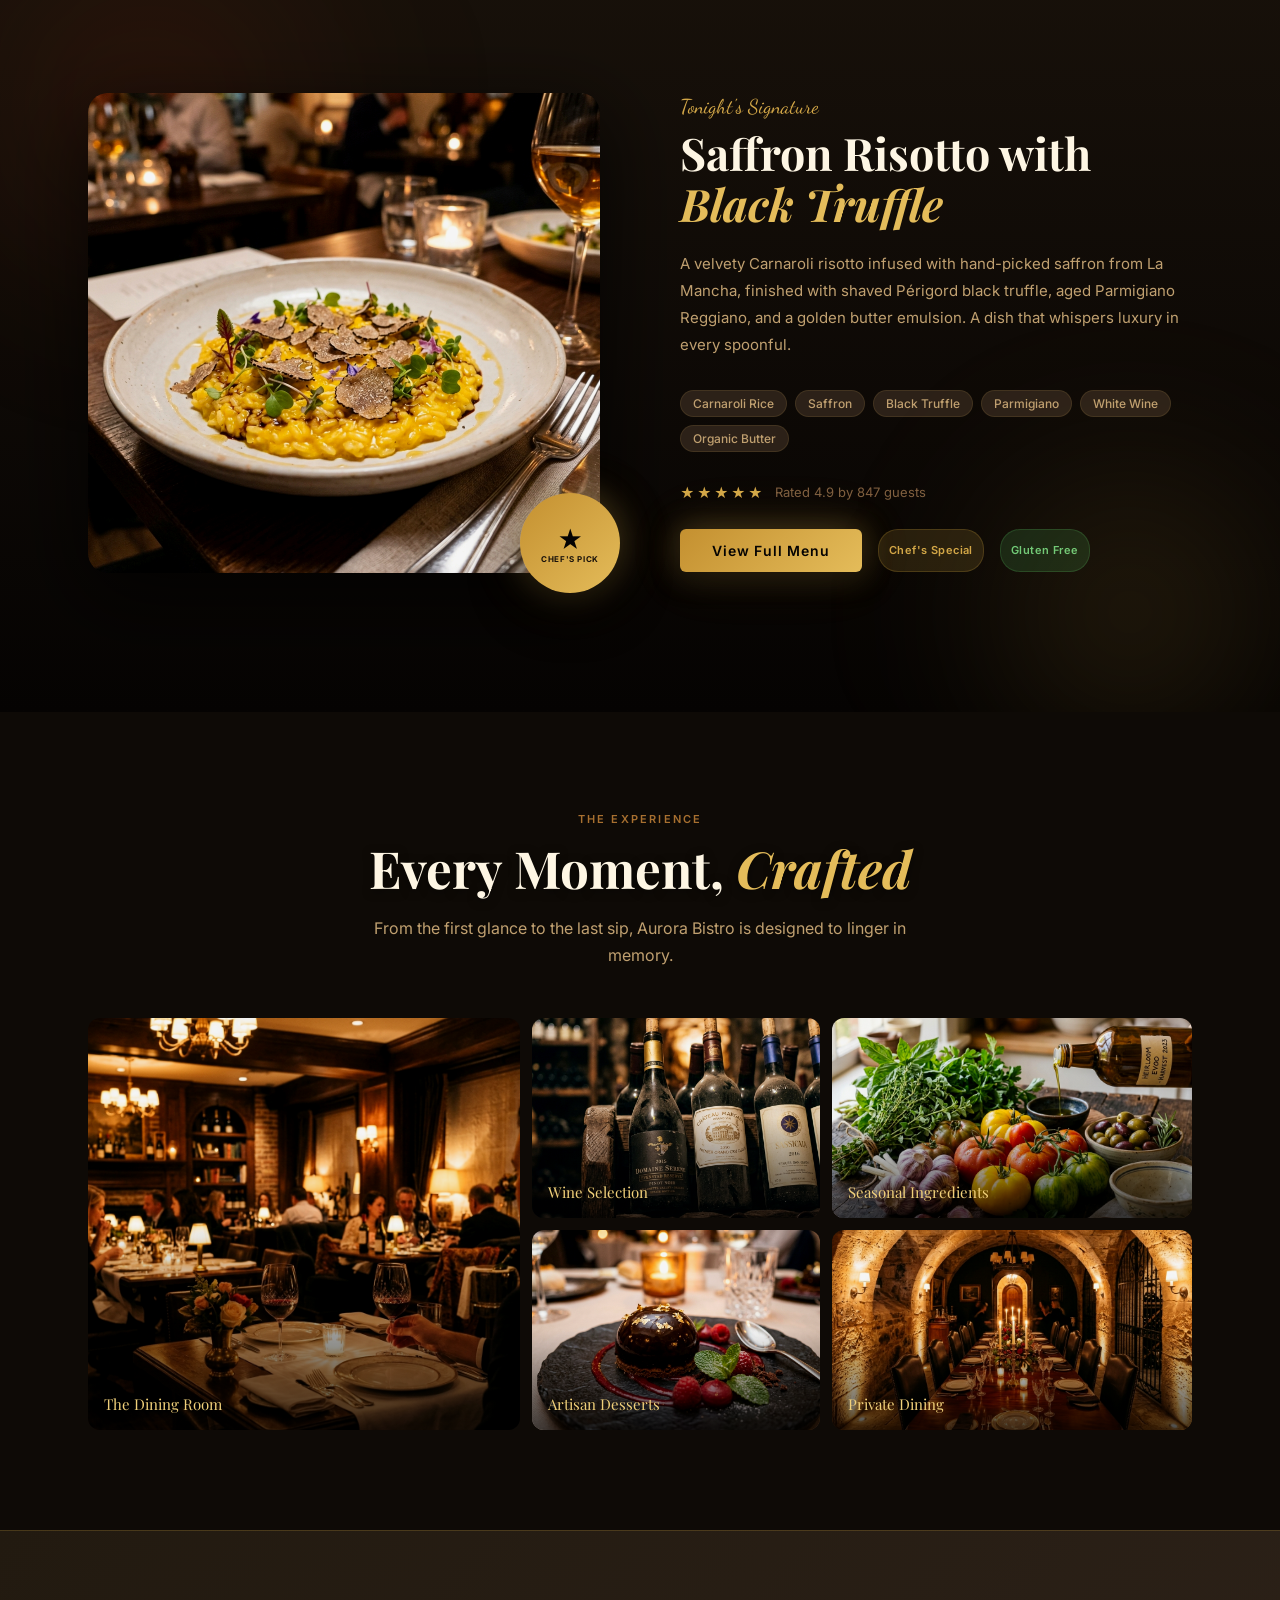
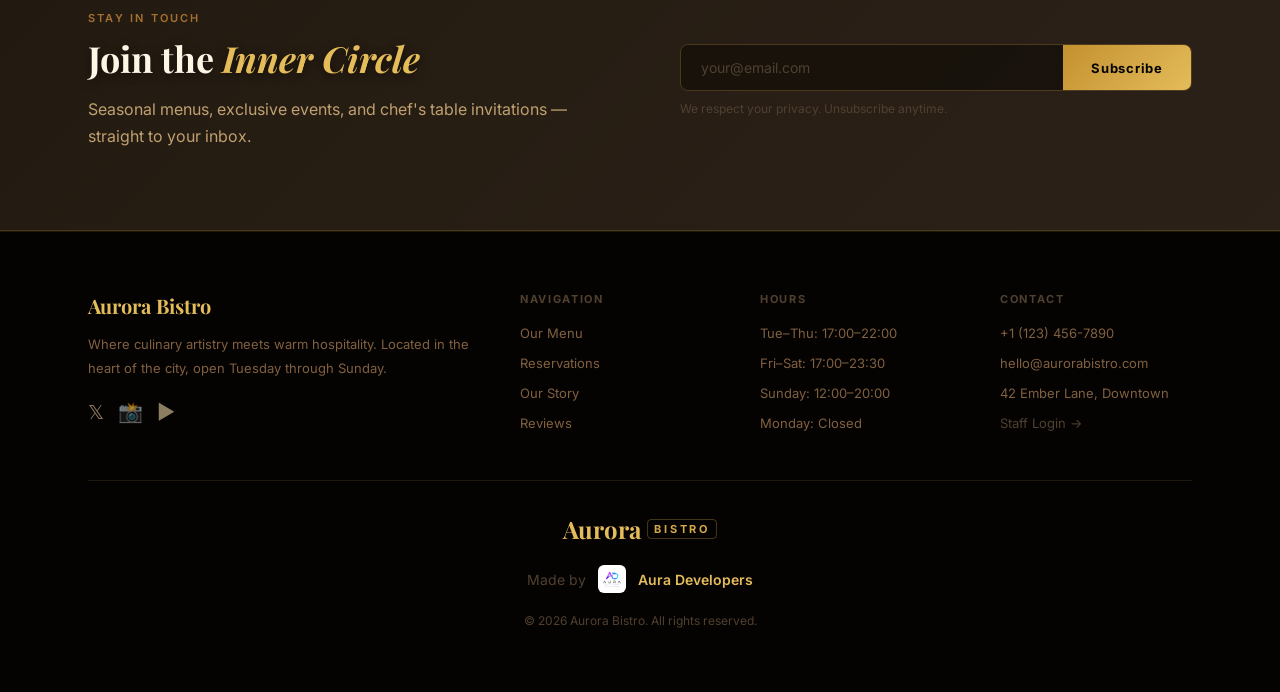
==== commit a9b1cb79: "Optimize developer logo sharpness with 28px height, crisp-edges, and contrast filters to fix blur" ====
--- a/index.html
+++ b/index.html
@@ -5,7 +5,7 @@
 <meta name="viewport" content="width=device-width,initial-scale=1.0"/>
 <title>Aurora Bistro — Experience Handcrafted Flavors</title>
 <meta name="description" content="Aurora Bistro — A modern upscale dining experience with handcrafted flavors and a warm, cinematic atmosphere."/>
-<link rel="stylesheet" href="css/aurora.css?v=2026.20"/>
+<link rel="stylesheet" href="css/aurora.css?v=2026.25"/>
 <style>
 /* ── HERO ─────────────────────────────────────────────── */
 #hero{
@@ -453,7 +453,7 @@
       <a href="index.html" class="logo-brand" style="font-family:var(--font-serif); font-size:24px; font-weight:700; color:var(--gold-300); text-decoration:none; display:inline-flex; align-items:center; gap:6px;">Aurora <span style="font-family:var(--font-sans); font-size:11px; font-weight:700; letter-spacing:0.25em; text-transform:uppercase; color:var(--gold-400); padding:2px 6px; border:1px solid rgba(212,168,76,0.3); border-radius:4px;">Bistro</span></a>
       <div class="aura-footer-credit">
         <span class="credit-sub">Made by</span>
-        <img src="images/aura_logo.jpg?v=2026.20" alt="AD Aura Logo" class="credit-logo"/>
+        <img src="images/aura_logo.jpg?v=2026.25" alt="AD Aura Logo" class="credit-logo"/>
         <span class="credit-title">Aura Developers</span>
       </div>
       <div class="copyright-line">© 2026 Aurora Bistro. All rights reserved.</div>
--- a/css/aurora.css
+++ b/css/aurora.css
@@ -408,12 +408,16 @@
   color: var(--text-warm);
 }
 .aura-footer-credit .credit-logo {
-  height: 20px !important;
+  height: 28px !important;
   width: auto !important;
-  border-radius: 4px !important;
+  border-radius: 6px !important;
   object-fit: contain !important;
   display: inline-block !important;
   vertical-align: middle !important;
+  image-rendering: -webkit-optimize-contrast !important;
+  image-rendering: crisp-edges !important;
+  filter: contrast(1.12) brightness(1.03) !important;
+  margin: 0 4px !important;
 }
 .aura-footer-credit .credit-info {
   display: inline-flex;
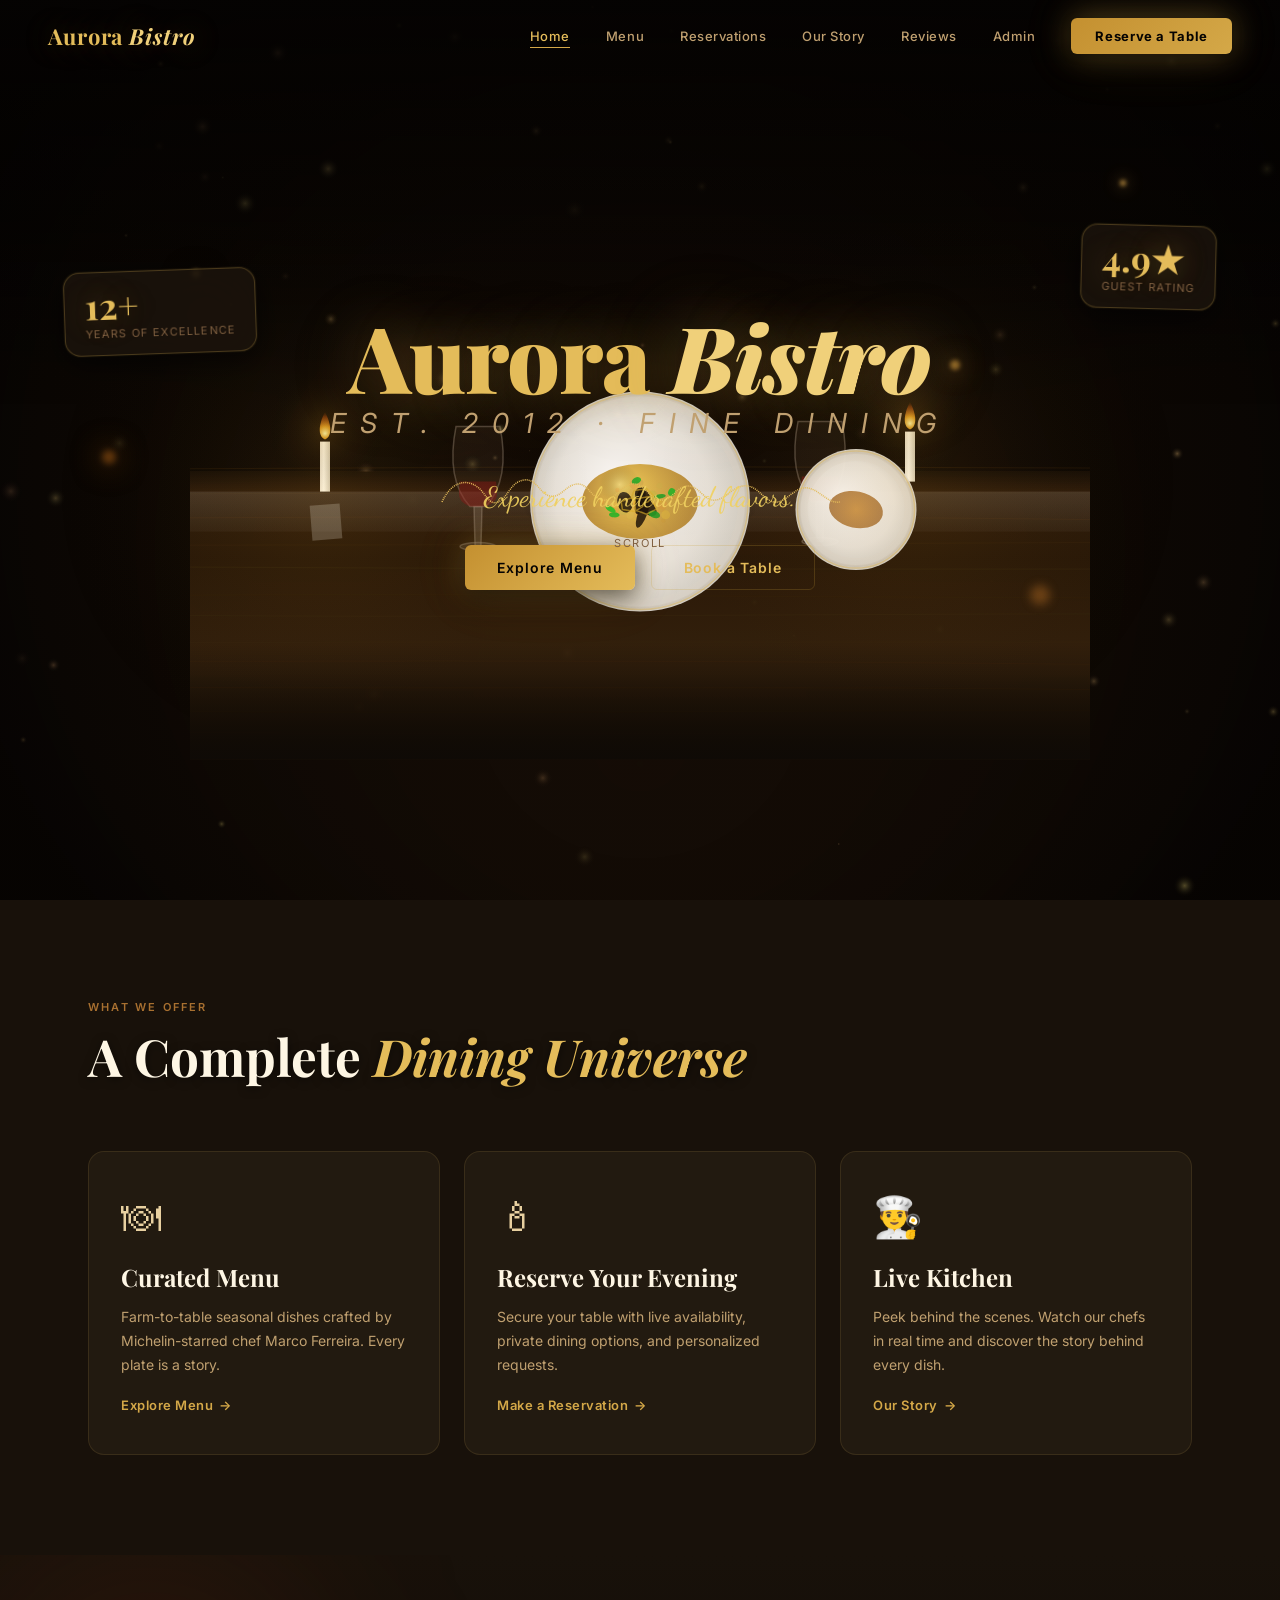
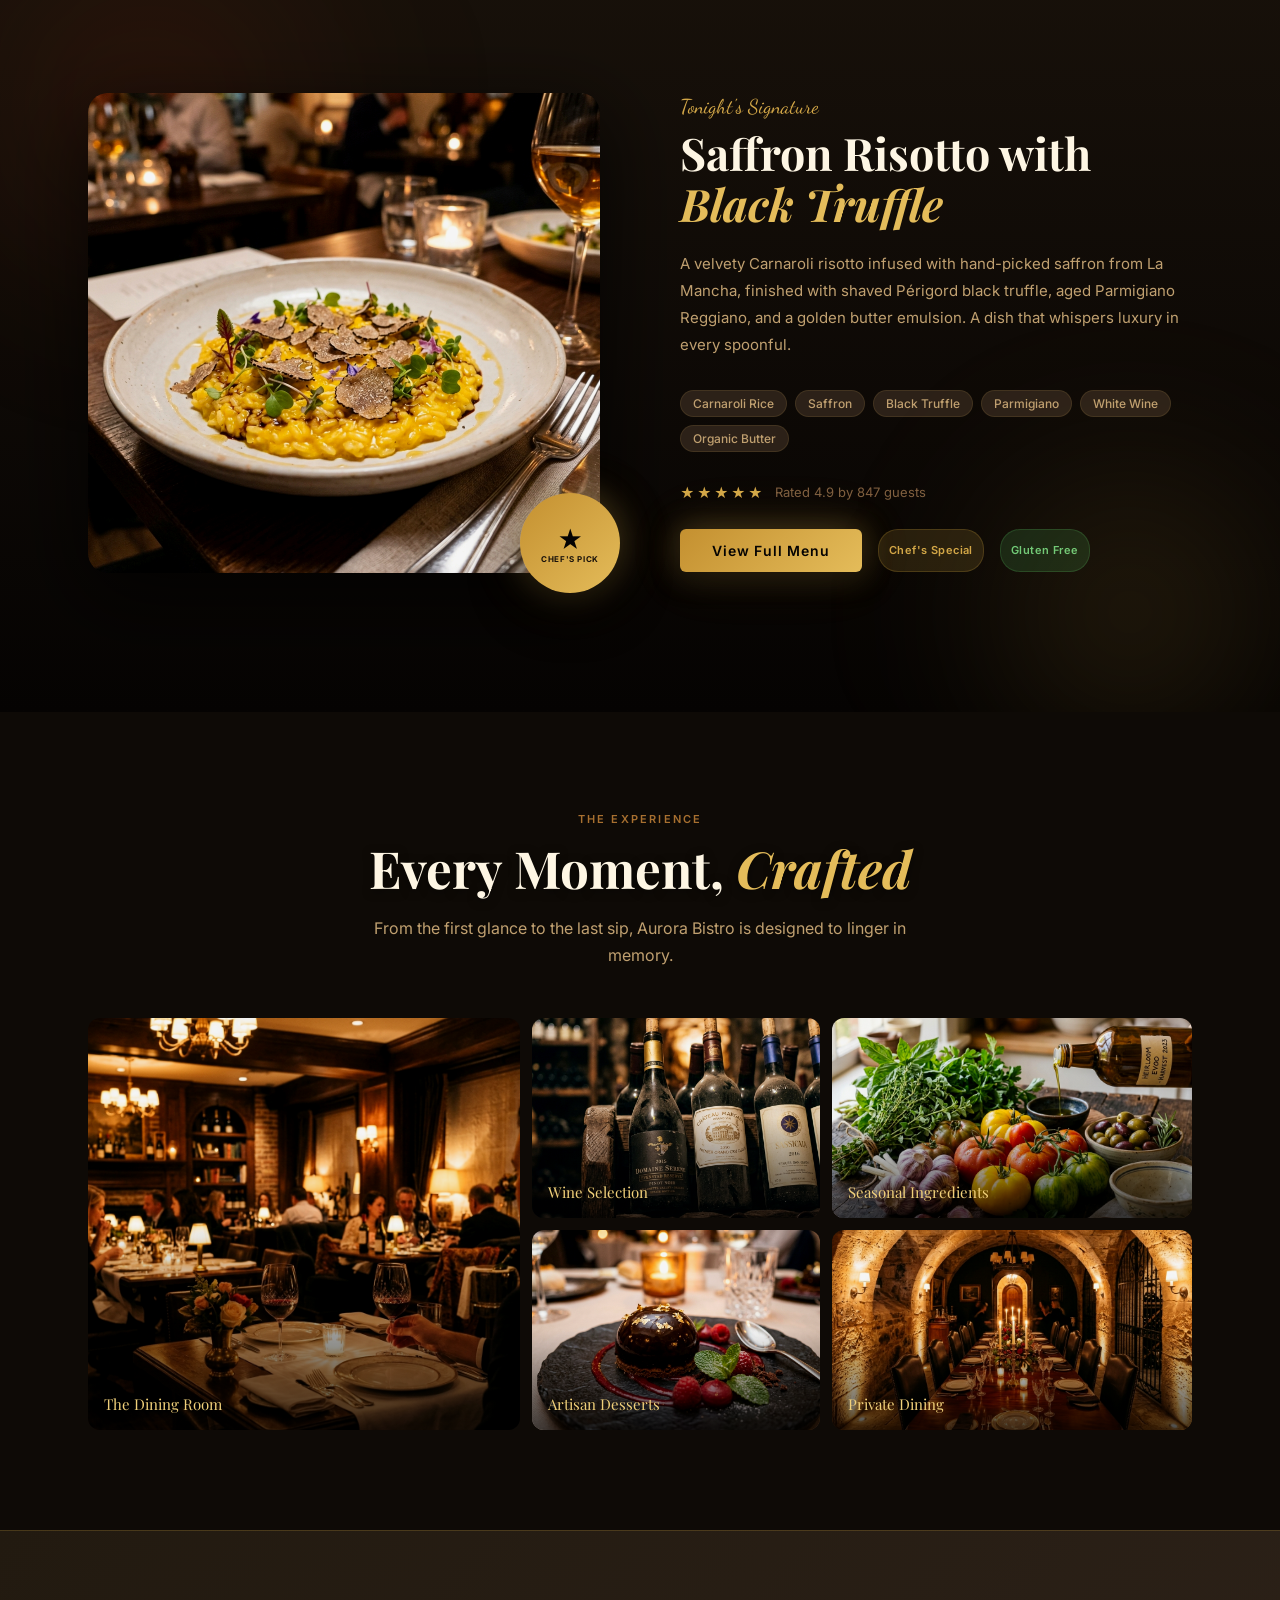
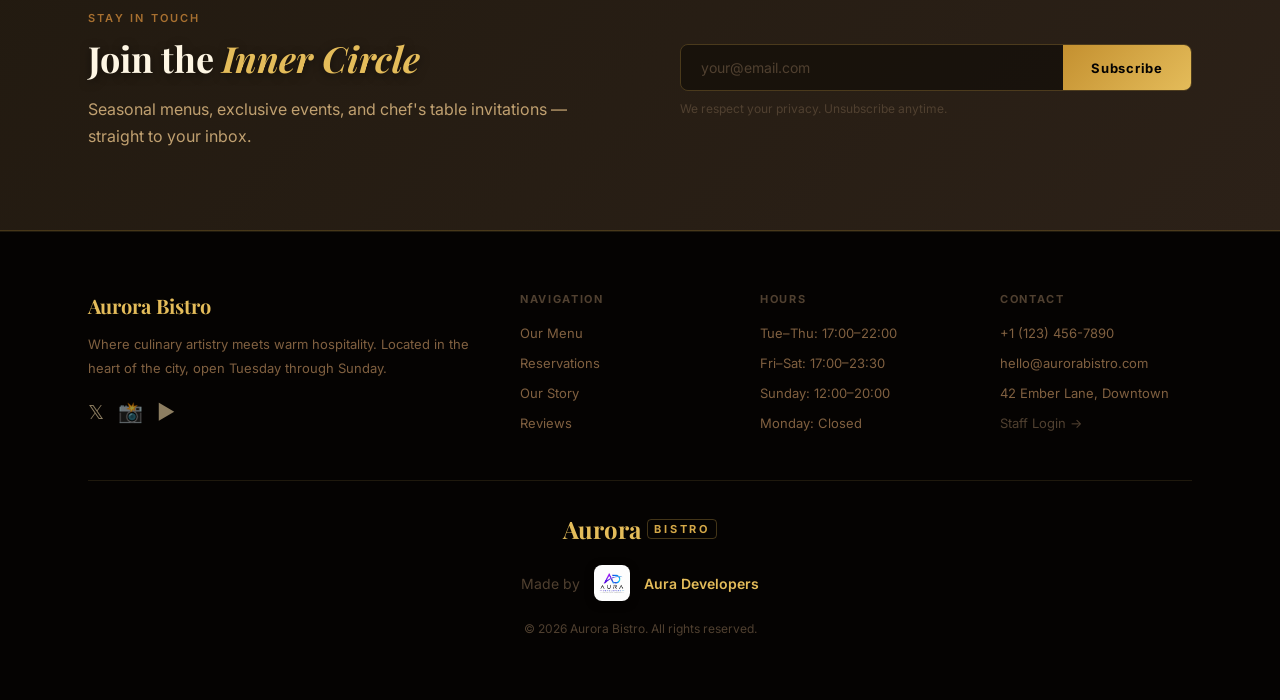
==== commit 8f79e890: "Sharpen aura_logo.jpg with UnsharpMask and set display height to 36px with smooth auto rendering" ====
--- a/index.html
+++ b/index.html
@@ -5,7 +5,7 @@
 <meta name="viewport" content="width=device-width,initial-scale=1.0"/>
 <title>Aurora Bistro — Experience Handcrafted Flavors</title>
 <meta name="description" content="Aurora Bistro — A modern upscale dining experience with handcrafted flavors and a warm, cinematic atmosphere."/>
-<link rel="stylesheet" href="css/aurora.css?v=2026.25"/>
+<link rel="stylesheet" href="css/aurora.css?v=2026.30"/>
 <style>
 /* ── HERO ─────────────────────────────────────────────── */
 #hero{
@@ -453,7 +453,7 @@
       <a href="index.html" class="logo-brand" style="font-family:var(--font-serif); font-size:24px; font-weight:700; color:var(--gold-300); text-decoration:none; display:inline-flex; align-items:center; gap:6px;">Aurora <span style="font-family:var(--font-sans); font-size:11px; font-weight:700; letter-spacing:0.25em; text-transform:uppercase; color:var(--gold-400); padding:2px 6px; border:1px solid rgba(212,168,76,0.3); border-radius:4px;">Bistro</span></a>
       <div class="aura-footer-credit">
         <span class="credit-sub">Made by</span>
-        <img src="images/aura_logo.jpg?v=2026.25" alt="AD Aura Logo" class="credit-logo"/>
+        <img src="images/aura_logo.jpg?v=2026.30" alt="AD Aura Logo" class="credit-logo"/>
         <span class="credit-title">Aura Developers</span>
       </div>
       <div class="copyright-line">© 2026 Aurora Bistro. All rights reserved.</div>
--- a/css/aurora.css
+++ b/css/aurora.css
@@ -408,16 +408,15 @@
   color: var(--text-warm);
 }
 .aura-footer-credit .credit-logo {
-  height: 28px !important;
+  height: 36px !important;
   width: auto !important;
-  border-radius: 6px !important;
+  border-radius: 8px !important;
   object-fit: contain !important;
   display: inline-block !important;
   vertical-align: middle !important;
-  image-rendering: -webkit-optimize-contrast !important;
-  image-rendering: crisp-edges !important;
-  filter: contrast(1.12) brightness(1.03) !important;
-  margin: 0 4px !important;
+  image-rendering: auto !important;
+  margin: 0 6px !important;
+  box-shadow: 0 2px 10px rgba(0, 0, 0, 0.45) !important;
 }
 .aura-footer-credit .credit-info {
   display: inline-flex;
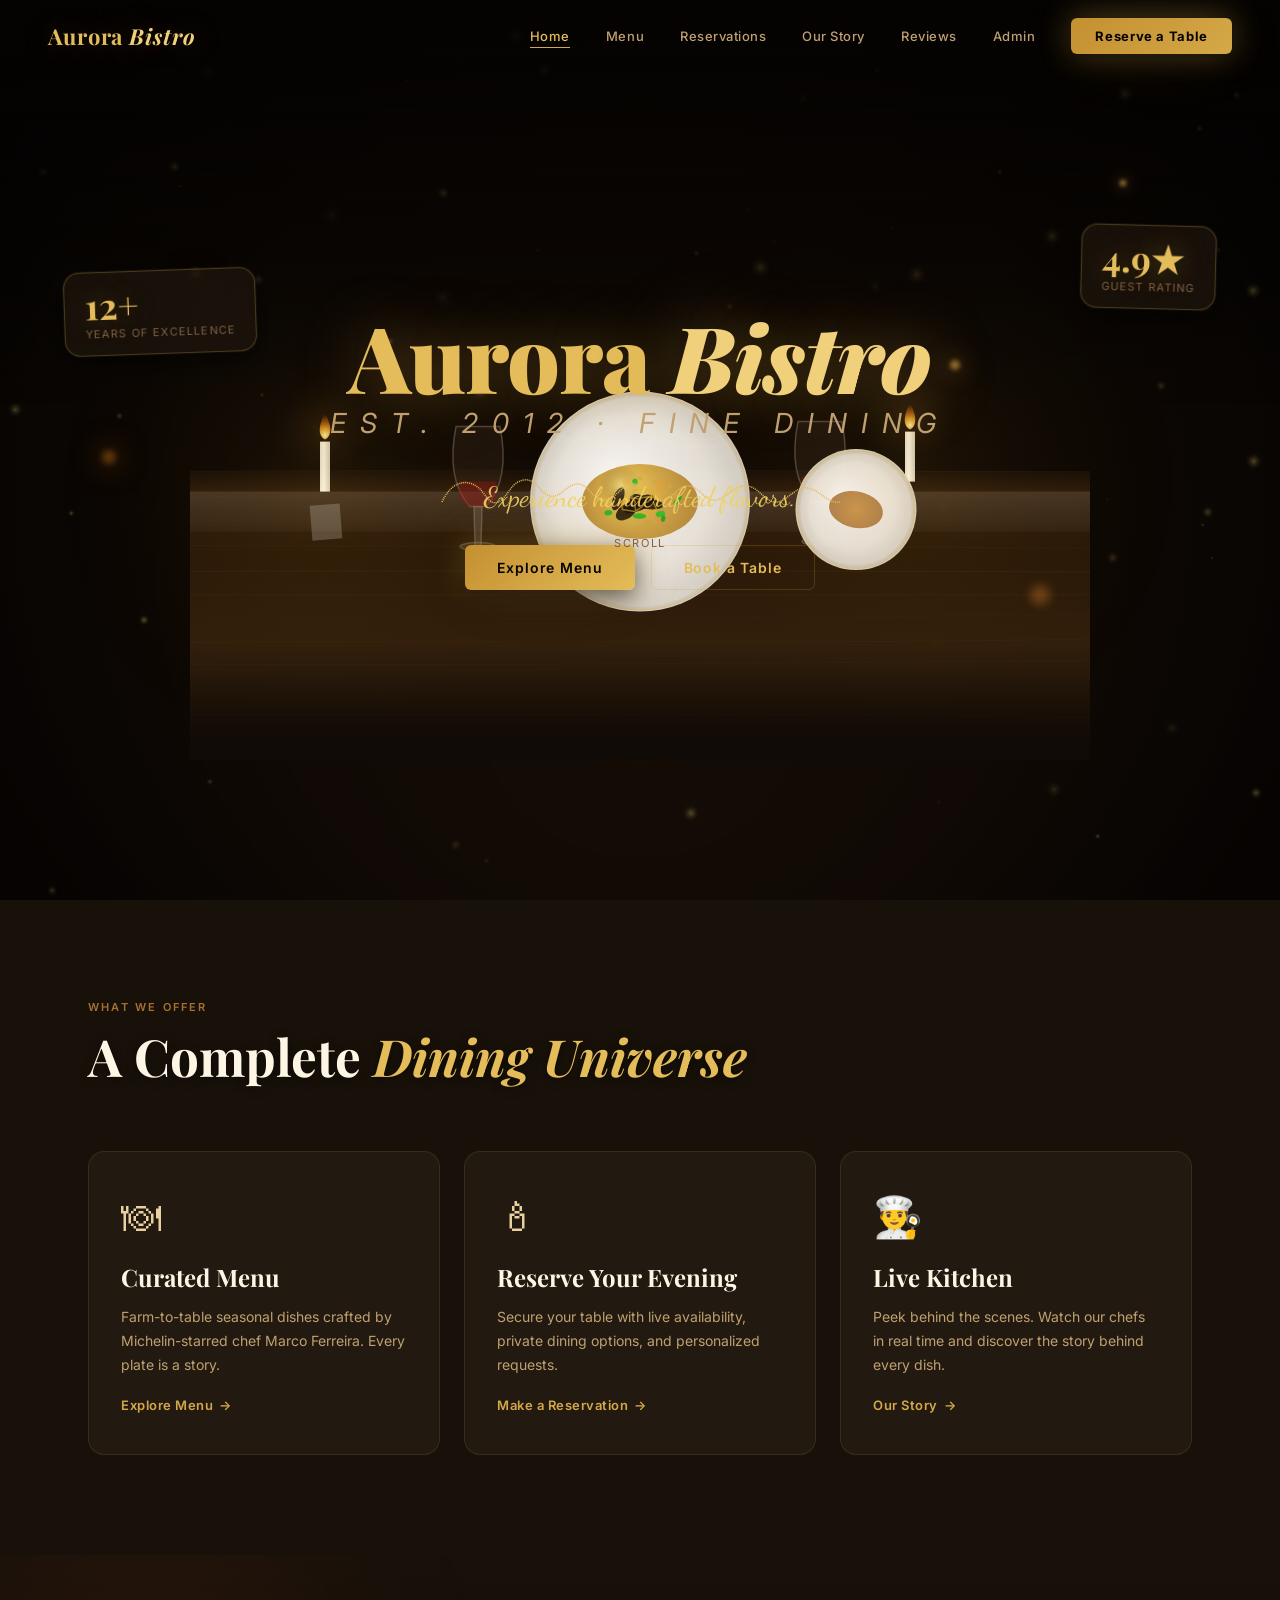
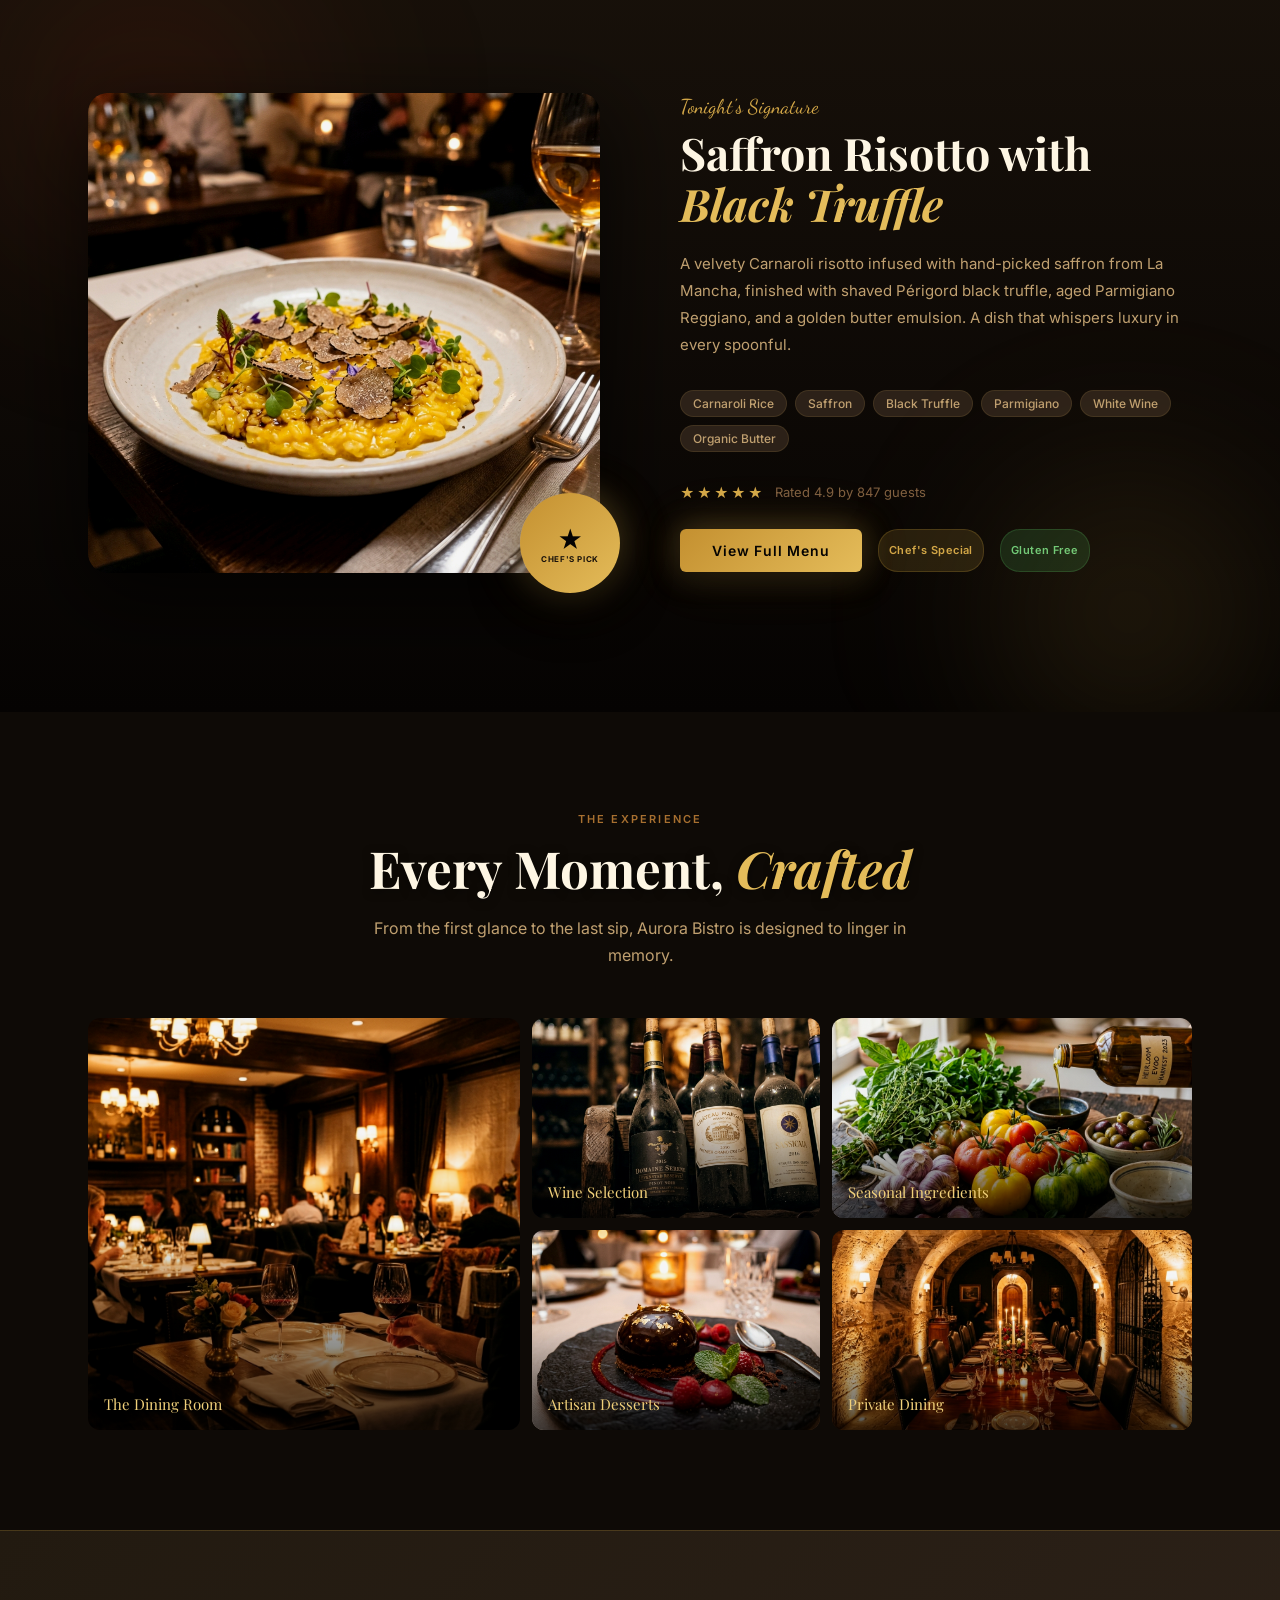
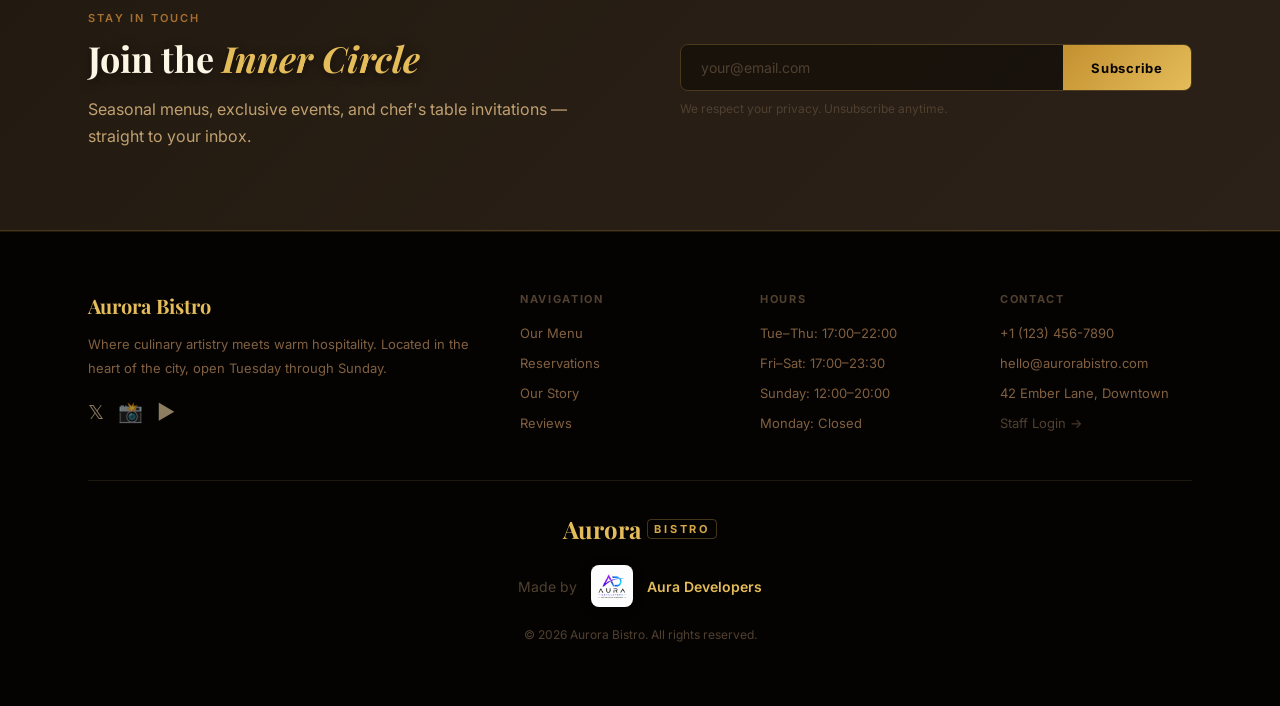
==== commit c9f16667: "Replace aura_logo.jpg with new attached image and optimize display height to 42px" ====
--- a/index.html
+++ b/index.html
@@ -5,7 +5,7 @@
 <meta name="viewport" content="width=device-width,initial-scale=1.0"/>
 <title>Aurora Bistro — Experience Handcrafted Flavors</title>
 <meta name="description" content="Aurora Bistro — A modern upscale dining experience with handcrafted flavors and a warm, cinematic atmosphere."/>
-<link rel="stylesheet" href="css/aurora.css?v=2026.30"/>
+<link rel="stylesheet" href="css/aurora.css?v=2026.35"/>
 <style>
 /* ── HERO ─────────────────────────────────────────────── */
 #hero{
@@ -453,7 +453,7 @@
       <a href="index.html" class="logo-brand" style="font-family:var(--font-serif); font-size:24px; font-weight:700; color:var(--gold-300); text-decoration:none; display:inline-flex; align-items:center; gap:6px;">Aurora <span style="font-family:var(--font-sans); font-size:11px; font-weight:700; letter-spacing:0.25em; text-transform:uppercase; color:var(--gold-400); padding:2px 6px; border:1px solid rgba(212,168,76,0.3); border-radius:4px;">Bistro</span></a>
       <div class="aura-footer-credit">
         <span class="credit-sub">Made by</span>
-        <img src="images/aura_logo.jpg?v=2026.30" alt="AD Aura Logo" class="credit-logo"/>
+        <img src="images/aura_logo.jpg?v=2026.35" alt="AD Aura Logo" class="credit-logo"/>
         <span class="credit-title">Aura Developers</span>
       </div>
       <div class="copyright-line">© 2026 Aurora Bistro. All rights reserved.</div>
--- a/css/aurora.css
+++ b/css/aurora.css
@@ -408,7 +408,7 @@
   color: var(--text-warm);
 }
 .aura-footer-credit .credit-logo {
-  height: 36px !important;
+  height: 42px !important;
   width: auto !important;
   border-radius: 8px !important;
   object-fit: contain !important;
